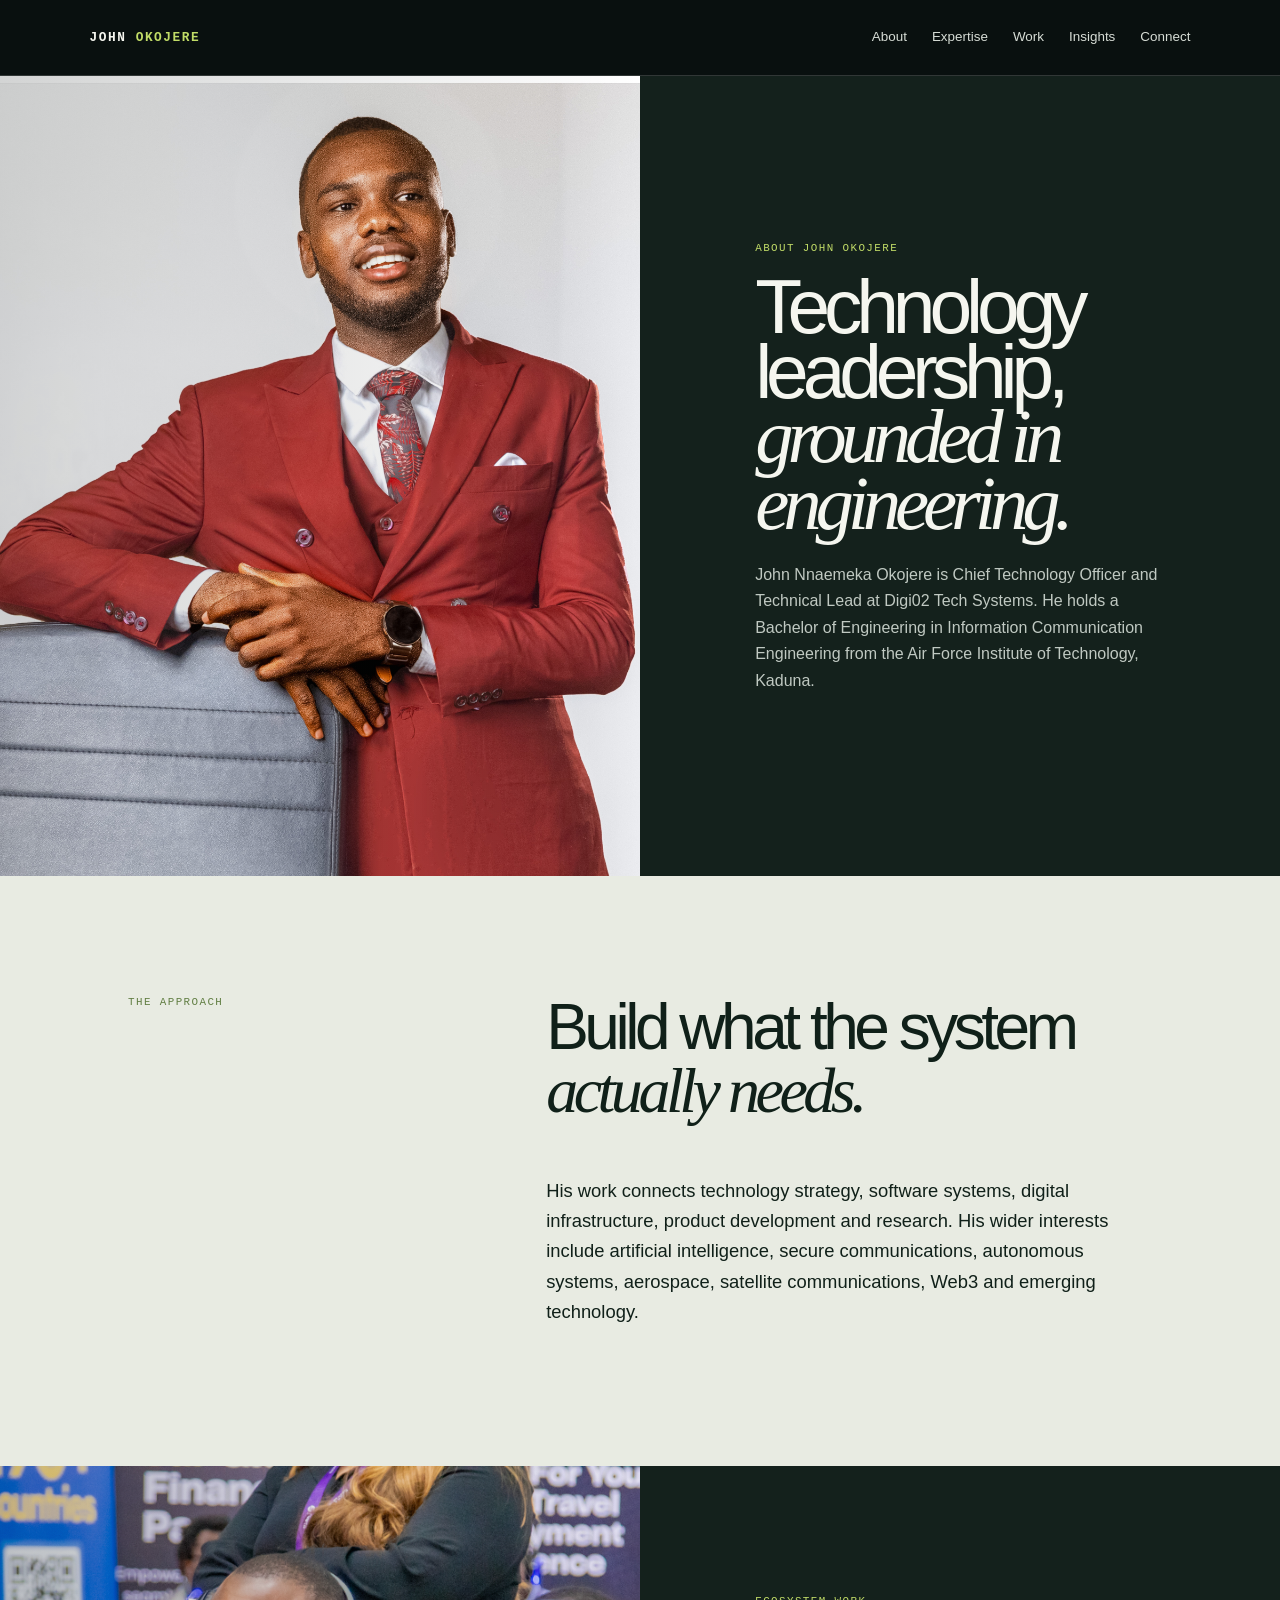
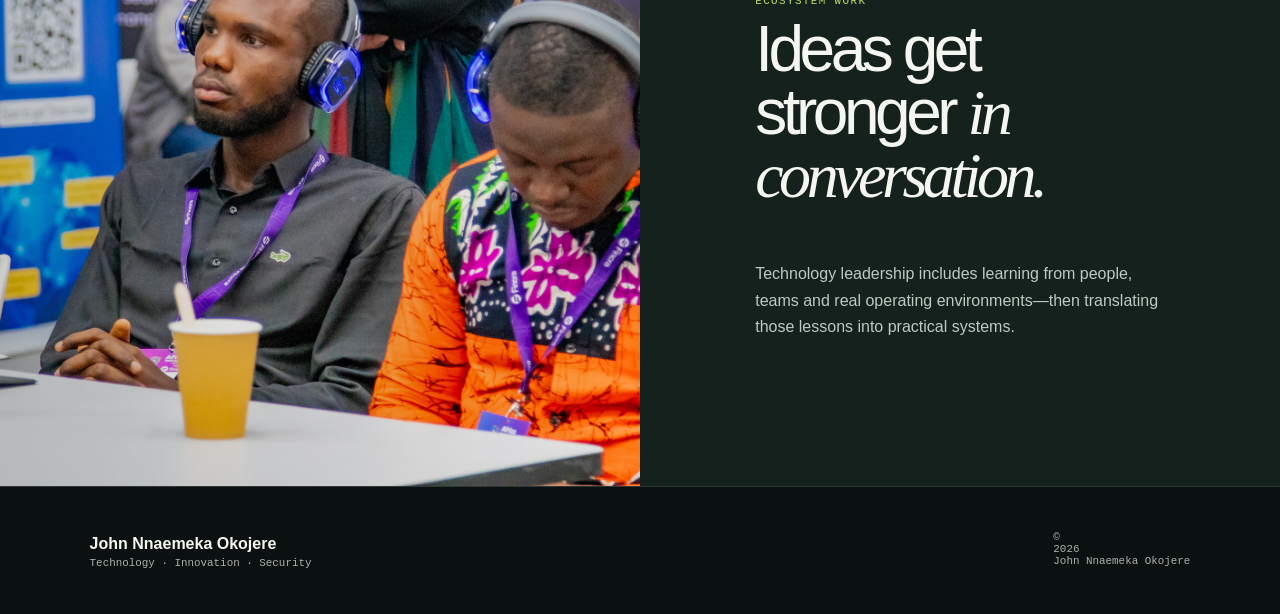
==== about.html @ 24d16d0a "Add new HTML pages for Expertise, Insights, and Work sections - Created expertise.html to outline te" ====
<!doctype html><html lang="en"><head><meta charset="utf-8"><meta name="viewport" content="width=device-width,initial-scale=1"><meta name="description" content="About John Nnaemeka Okojere, CTO and Technical Lead."><title>About | John Nnaemeka Okojere</title><link rel="stylesheet" href="styles.css"></head><body><header class="nav scrolled"><a class="brand" href="index.html">JOHN <i>OKOJERE</i></a><button id="menuBtn" aria-expanded="false" aria-controls="menu">Menu +</button><nav id="menu"><a href="about.html">About</a><a href="expertise.html">Expertise</a><a href="work.html">Work</a><a href="insights.html">Insights</a><a href="index.html#contact">Connect</a></nav></header><main><section class="story page-hero"><figure><img src="assets/Mr John Okojere 1.jpg" alt="John Nnaemeka Okojere formal professional portrait" fetchpriority="high"></figure><div><p class="kicker">About John Okojere</p><h1>Technology leadership, <em>grounded in engineering.</em></h1><p>John Nnaemeka Okojere is Chief Technology Officer and Technical Lead at Digi02 Tech Systems. He holds a Bachelor of Engineering in Information Communication Engineering from the Air Force Institute of Technology, Kaduna.</p></div></section><section class="intro"><p class="number">THE APPROACH</p><div><h2>Build what the system <em>actually needs.</em></h2><p>His work connects technology strategy, software systems, digital infrastructure, product development and research. His wider interests include artificial intelligence, secure communications, autonomous systems, aerospace, satellite communications, Web3 and emerging technology.</p></div></section><section class="story"><figure><img src="assets/IMG_0438.jpeg" alt="John Okojere participating in a technology workshop" loading="lazy"></figure><div><p class="kicker">Ecosystem work</p><h2>Ideas get stronger <em>in conversation.</em></h2><p>Technology leadership includes learning from people, teams and real operating environments—then translating those lessons into practical systems.</p></div></section></main><footer><div><strong>John Nnaemeka Okojere</strong><span>Technology · Innovation · Security</span></div><small>© <span id="year"></span> John Nnaemeka Okojere</small></footer><script src="script.js"></script></body></html>
---- styles.css ----
:root{--bg:#0a1110;--surface:#14211c;--paper:#e8ebe2;--ink:#102019;--text:#f5f6ef;--muted:#a9b4ad;--accent:#c1dc67;--line:rgba(255,255,255,.16);--sans:Manrope,Arial,sans-serif;--serif:'Playfair Display',Georgia,serif;--mono:'DM Mono',monospace}*{box-sizing:border-box}html{scroll-behavior:smooth}body{margin:0;background:var(--bg);color:var(--text);font:16px/1.65 var(--sans)}img{max-width:100%;display:block}a{color:inherit;text-decoration:none}a:focus-visible,button:focus-visible{outline:2px solid var(--accent);outline-offset:4px}.nav{height:76px;position:fixed;z-index:20;inset:0 0 auto;display:flex;align-items:center;justify-content:space-between;padding:0 7vw;background:#0a1110e8;backdrop-filter:blur(16px);border-bottom:1px solid var(--line)}.brand{font:600 .8rem var(--mono);letter-spacing:.12em}.brand i{font-style:normal;color:var(--accent)}#menu{display:flex;gap:25px;align-items:center;color:#d7ddd6;font-size:.84rem}#menu a:hover{color:var(--accent)}#menuBtn{display:none}.hero{min-height:100vh;display:grid;grid-template-columns:1.04fr .96fr;padding:76px 7vw 0;background:linear-gradient(125deg,#0d1a16,#16241d)}.hero-copy{align-self:center;max-width:680px;padding:54px 7vw 54px 0}.kicker,.number,.work-grid p{font:500 .68rem var(--mono);letter-spacing:.13em;text-transform:uppercase;color:var(--accent)}h1,h2,h3,p{margin-top:0}h1{font:500 clamp(4rem,8vw,8.4rem)/.84 var(--sans);letter-spacing:-.08em;margin:20px 0 26px}h2{font:500 clamp(2.8rem,5vw,5.8rem)/.98 var(--sans);letter-spacing:-.07em}h1 em,h2 em{font-family:var(--serif);font-weight:500}.role{font:.76rem var(--mono);letter-spacing:.04em}.hero-copy>p:not(.kicker):not(.role){max-width:540px;font-size:1.08rem;color:#c6cfca}.actions{display:flex;gap:12px;margin-top:30px}.button{display:inline-flex;align-items:center;min-height:48px;padding:0 18px;border:1px solid var(--line);border-radius:99px;font-size:.84rem;font-weight:600;transition:transform .2s}.button:hover{transform:translateY(-3px)}.solid{background:var(--accent);color:#122019;border-color:var(--accent)}.hero-photo,.photo{position:relative;overflow:hidden}.hero-photo{min-height:620px}.hero-photo img,.photo img{width:100%;height:100%;object-fit:cover;filter:saturate(.75) contrast(1.05)}.hero-photo:after,.photo:after{content:'';position:absolute;inset:0;background:linear-gradient(90deg,rgba(10,17,16,.5),transparent 55%)}.hero-photo span{position:absolute;z-index:1;left:28px;bottom:30px;padding:8px 12px;background:#0a1110c7;border-left:2px solid var(--accent);font:.62rem var(--mono)}.hero-photo svg{position:absolute;inset:12%;z-index:1;width:76%;height:76%;fill:none;stroke:var(--accent);opacity:.6}.hero-photo circle{fill:var(--accent)}.intro,.focus,.work,.insights{padding:120px 10vw}.intro{display:grid;grid-template-columns:1fr 2fr;gap:9vw;background:var(--paper);color:var(--ink)}.intro .number,.map .number,.vision .number{color:#617e43}.intro p:not(.number){max-width:730px;font-size:1.15rem}.link{font:.78rem var(--mono);border-bottom:1px solid;padding-bottom:5px}.story,.space{display:grid;grid-template-columns:1fr 1fr;background:var(--surface);min-height:620px}.story figure,.space .photo{margin:0;min-height:620px;position:relative;overflow:hidden}.story figure:after{content:'';position:absolute;inset:0;background:linear-gradient(90deg,rgba(10,17,16,.18),transparent)}.story figure img{width:100%;height:100%;object-fit:cover}.story>div,.space>div:last-child{align-self:center;padding:clamp(50px,9vw,140px)}.story p:not(.kicker),.space p:not(.kicker){color:#c0c9c2;max-width:560px}.page-hero{margin-top:76px;min-height:590px}.page-hero figure{min-height:590px}.page-hero h1{font-size:clamp(3.2rem,6vw,6.6rem)}.focus{background:#0a1110}.focus-grid{display:grid;grid-template-columns:repeat(3,1fr);border-top:1px solid var(--line);margin-top:50px}.focus-grid article{min-height:245px;padding:24px 27px;border-right:1px solid var(--line);border-bottom:1px solid var(--line);transition:.25s}.focus-grid article:hover{background:#17261f}.focus-grid span{font:.65rem var(--mono);color:var(--accent)}.focus-grid h3{font:500 1.7rem/1.08 var(--sans);letter-spacing:-.05em;margin:55px 0 10px}.focus-grid p{font-size:.85rem;color:var(--muted)}.map{padding:120px 10vw;background:var(--paper);color:var(--ink)}.chain{display:flex;gap:12px;overflow:auto;margin-top:65px;padding-bottom:14px}.chain span{flex:none;padding:11px 16px;border:1px solid #a7b3a7;border-radius:99px;font:.7rem var(--mono)}.security{display:grid;grid-template-columns:1fr 1fr;gap:8vw;padding:120px 10vw;background:#0a1110}.radar{min-height:390px;border:1px solid var(--line);background:radial-gradient(circle,transparent 21%,rgba(193,220,103,.13) 21.4%,transparent 21.8%,transparent 42%,rgba(193,220,103,.1) 42.4%,transparent 42.8%)}.work-grid{display:grid;grid-template-columns:repeat(3,1fr);gap:1px;margin-top:45px;border:1px solid var(--line);background:var(--line)}.work-grid article{min-height:245px;padding:28px;background:var(--bg)}.work-grid .wide{grid-column:span 2;background:radial-gradient(circle at 80% 50%,#345a42,transparent 30%),var(--bg)}.work-grid h3{font:500 2.4rem/1 var(--sans);letter-spacing:-.06em;margin:60px 0 10px}.work-grid span{font-size:.8rem;color:var(--muted)}.vision{padding:145px 15vw;background:var(--accent);color:#152018}.vision blockquote{margin:35px 0;font:500 clamp(2.5rem,5.4vw,6rem)/.98 var(--serif);letter-spacing:-.06em}.insights{background:#0a1110}.insights>div{border-top:1px solid var(--line)}.insights a{display:grid;grid-template-columns:180px 1fr 30px;gap:20px;align-items:center;padding:24px 0;border-bottom:1px solid var(--line);font-size:clamp(1.25rem,2.3vw,2.3rem);line-height:1.1;letter-spacing:-.05em}.insights small{font:.63rem var(--mono);color:var(--muted)}.insights b{color:var(--accent)}.contact{padding:130px 20vw;background:#17261f}.contact>p:not(.kicker){max-width:600px;color:#c1cbc3}.contact .button{margin-top:18px}footer{display:grid;grid-template-columns:1fr auto;gap:28px;padding:44px 7vw;background:#0a1110;border-top:1px solid var(--line)}footer strong,footer span{display:block}footer div span,footer small{font:.68rem var(--mono);color:var(--muted)}footer nav{display:flex;gap:10px 22px;flex-wrap:wrap;font-size:.78rem}@media(max-width:850px){.hero,.intro,.story,.space,.security{grid-template-columns:1fr}.hero{padding:76px 22px 0}.hero-copy{padding:68px 0 35px}.hero-photo{height:58vh;min-height:430px;margin:0 -22px}.intro,.focus,.work,.insights,.map,.security{padding:82px 22px}.intro{gap:30px}.story figure,.space .photo{min-height:410px}.story>div,.space>div:last-child{padding:75px 22px}.page-hero{margin-top:76px}.page-hero figure{min-height:420px}.focus-grid{grid-template-columns:repeat(2,1fr)}.vision,.contact{padding:90px 22px}.nav{padding:0 22px}#menuBtn{display:block;background:transparent;border:0;color:var(--text);font:.75rem var(--mono)}#menu{display:none;position:absolute;top:76px;left:0;right:0;flex-direction:column;align-items:flex-start;padding:22px;background:#0a1110;border-bottom:1px solid var(--line)}#menu.open{display:flex}}@media(max-width:520px){h1{font-size:4rem}.focus-grid,.work-grid{grid-template-columns:1fr}.focus-grid article{border-right:0}.work-grid .wide{grid-column:auto}.actions{flex-direction:column;align-items:flex-start}.insights a{grid-template-columns:1fr 26px}.insights small{grid-column:1/-1}.insights b{grid-column:2;grid-row:2}footer{grid-template-columns:1fr}}@media(prefers-reduced-motion:reduce){html{scroll-behavior:auto}.button{transition:none}}
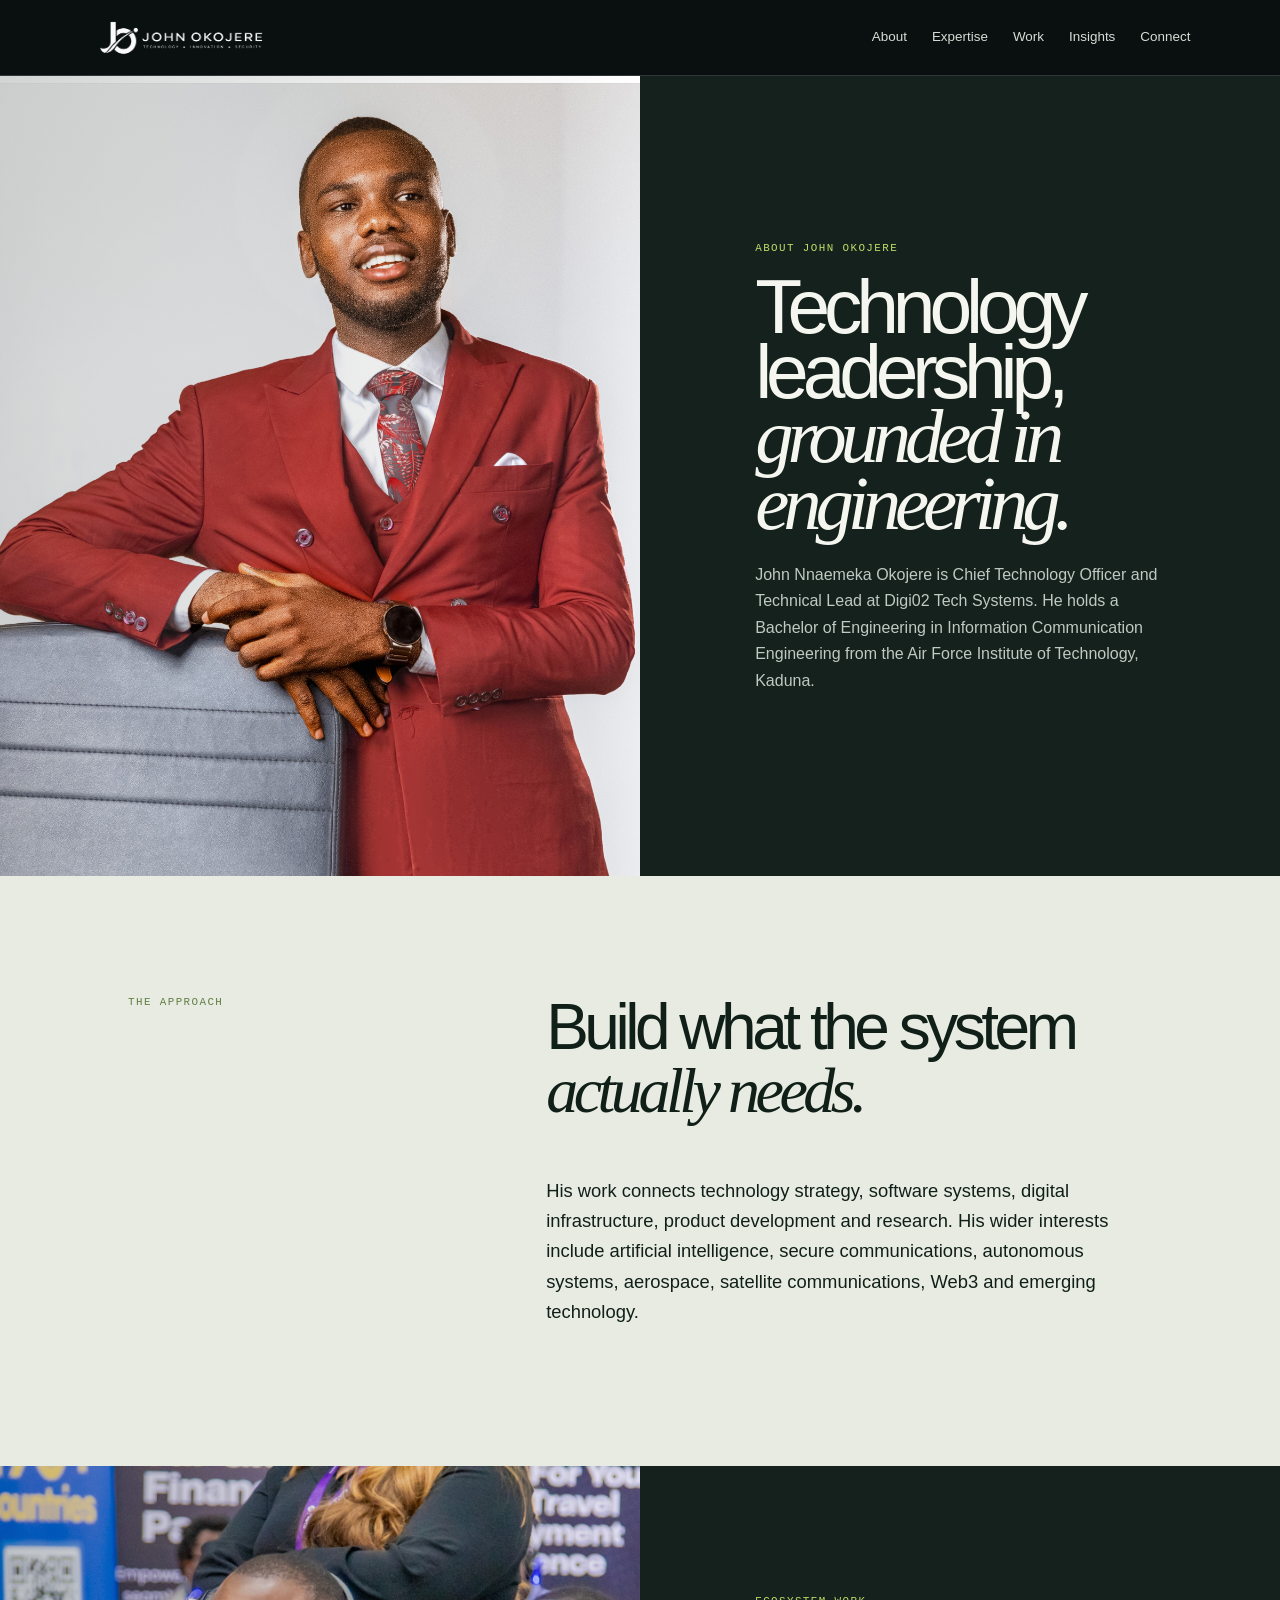
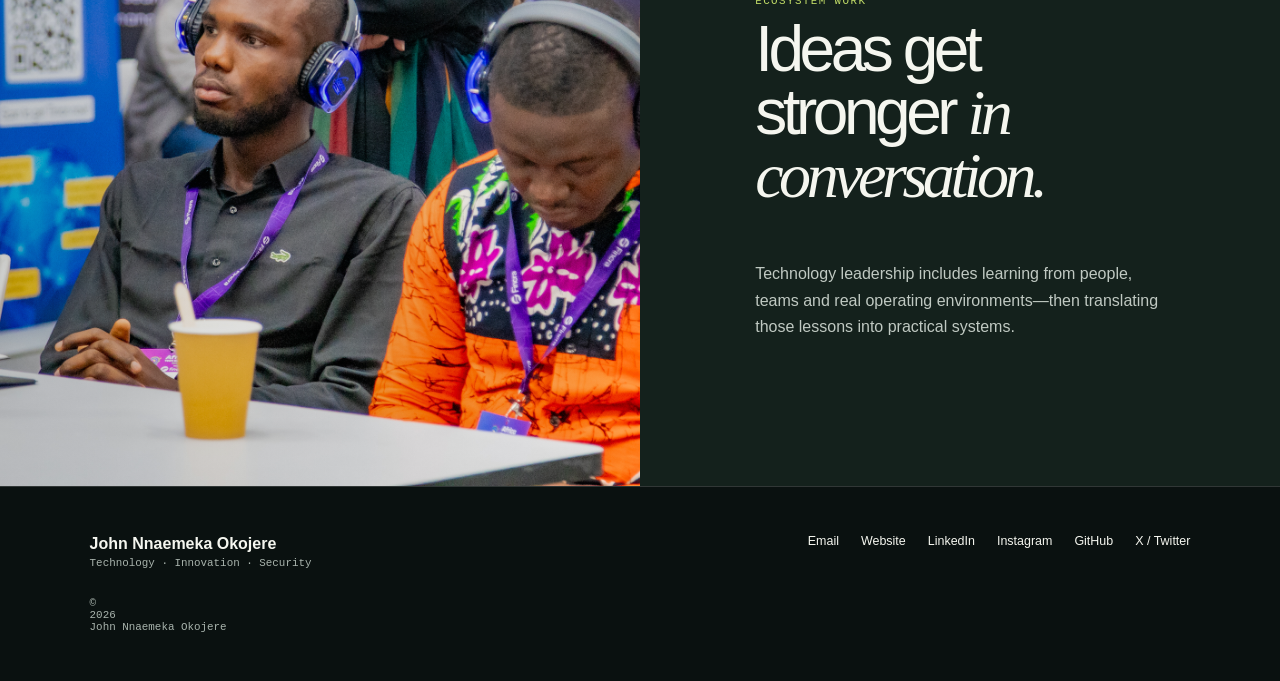
==== commit 7a6fc632: "Refactor code structure for improved readability and maintainability" ====
--- a/about.html
+++ b/about.html
@@ -1 +1 @@
-<!doctype html><html lang="en"><head><meta charset="utf-8"><meta name="viewport" content="width=device-width,initial-scale=1"><meta name="description" content="About John Nnaemeka Okojere, CTO and Technical Lead."><title>About | John Nnaemeka Okojere</title><link rel="stylesheet" href="styles.css"></head><body><header class="nav scrolled"><a class="brand" href="index.html">JOHN <i>OKOJERE</i></a><button id="menuBtn" aria-expanded="false" aria-controls="menu">Menu +</button><nav id="menu"><a href="about.html">About</a><a href="expertise.html">Expertise</a><a href="work.html">Work</a><a href="insights.html">Insights</a><a href="index.html#contact">Connect</a></nav></header><main><section class="story page-hero"><figure><img src="assets/Mr John Okojere 1.jpg" alt="John Nnaemeka Okojere formal professional portrait" fetchpriority="high"></figure><div><p class="kicker">About John Okojere</p><h1>Technology leadership, <em>grounded in engineering.</em></h1><p>John Nnaemeka Okojere is Chief Technology Officer and Technical Lead at Digi02 Tech Systems. He holds a Bachelor of Engineering in Information Communication Engineering from the Air Force Institute of Technology, Kaduna.</p></div></section><section class="intro"><p class="number">THE APPROACH</p><div><h2>Build what the system <em>actually needs.</em></h2><p>His work connects technology strategy, software systems, digital infrastructure, product development and research. His wider interests include artificial intelligence, secure communications, autonomous systems, aerospace, satellite communications, Web3 and emerging technology.</p></div></section><section class="story"><figure><img src="assets/IMG_0438.jpeg" alt="John Okojere participating in a technology workshop" loading="lazy"></figure><div><p class="kicker">Ecosystem work</p><h2>Ideas get stronger <em>in conversation.</em></h2><p>Technology leadership includes learning from people, teams and real operating environments—then translating those lessons into practical systems.</p></div></section></main><footer><div><strong>John Nnaemeka Okojere</strong><span>Technology · Innovation · Security</span></div><small>© <span id="year"></span> John Nnaemeka Okojere</small></footer><script src="script.js"></script></body></html>
+﻿<!doctype html><html lang="en"><head><meta charset="utf-8"><meta name="viewport" content="width=device-width,initial-scale=1"><meta name="description" content="About John Nnaemeka Okojere, CTO and Technical Lead."><title>About | John Nnaemeka Okojere</title><link rel="stylesheet" href="styles.css"></head><body><header class="nav scrolled"><a class="brand" href="index.html">JOHN <i>OKOJERE</i></a><button id="menuBtn" aria-expanded="false" aria-controls="menu">Menu +</button><nav id="menu"><a href="about.html">About</a><a href="expertise.html">Expertise</a><a href="work.html">Work</a><a href="insights.html">Insights</a><a href="index.html#contact">Connect</a></nav></header><main><section class="story page-hero"><figure><img src="assets/Mr John Okojere 1.jpg" alt="John Nnaemeka Okojere formal professional portrait" fetchpriority="high"></figure><div><p class="kicker">About John Okojere</p><h1>Technology leadership, <em>grounded in engineering.</em></h1><p>John Nnaemeka Okojere is Chief Technology Officer and Technical Lead at Digi02 Tech Systems. He holds a Bachelor of Engineering in Information Communication Engineering from the Air Force Institute of Technology, Kaduna.</p></div></section><section class="intro"><p class="number">THE APPROACH</p><div><h2>Build what the system <em>actually needs.</em></h2><p>His work connects technology strategy, software systems, digital infrastructure, product development and research. His wider interests include artificial intelligence, secure communications, autonomous systems, aerospace, satellite communications, Web3 and emerging technology.</p></div></section><section class="story"><figure><img src="assets/IMG_0438.jpeg" alt="John Okojere participating in a technology workshop" loading="lazy"></figure><div><p class="kicker">Ecosystem work</p><h2>Ideas get stronger <em>in conversation.</em></h2><p>Technology leadership includes learning from people, teams and real operating environments—then translating those lessons into practical systems.</p></div></section></main><footer><div><strong>John Nnaemeka Okojere</strong><span>Technology · Innovation · Security</span></div><small>© <span id="year"></span> John Nnaemeka Okojere</small></footer><script src="script.js"></script></body></html>
--- a/styles.css
+++ b/styles.css
@@ -1 +1,136 @@
-:root{--bg:#0a1110;--surface:#14211c;--paper:#e8ebe2;--ink:#102019;--text:#f5f6ef;--muted:#a9b4ad;--accent:#c1dc67;--line:rgba(255,255,255,.16);--sans:Manrope,Arial,sans-serif;--serif:'Playfair Display',Georgia,serif;--mono:'DM Mono',monospace}*{box-sizing:border-box}html{scroll-behavior:smooth}body{margin:0;background:var(--bg);color:var(--text);font:16px/1.65 var(--sans)}img{max-width:100%;display:block}a{color:inherit;text-decoration:none}a:focus-visible,button:focus-visible{outline:2px solid var(--accent);outline-offset:4px}.nav{height:76px;position:fixed;z-index:20;inset:0 0 auto;display:flex;align-items:center;justify-content:space-between;padding:0 7vw;background:#0a1110e8;backdrop-filter:blur(16px);border-bottom:1px solid var(--line)}.brand{font:600 .8rem var(--mono);letter-spacing:.12em}.brand i{font-style:normal;color:var(--accent)}#menu{display:flex;gap:25px;align-items:center;color:#d7ddd6;font-size:.84rem}#menu a:hover{color:var(--accent)}#menuBtn{display:none}.hero{min-height:100vh;display:grid;grid-template-columns:1.04fr .96fr;padding:76px 7vw 0;background:linear-gradient(125deg,#0d1a16,#16241d)}.hero-copy{align-self:center;max-width:680px;padding:54px 7vw 54px 0}.kicker,.number,.work-grid p{font:500 .68rem var(--mono);letter-spacing:.13em;text-transform:uppercase;color:var(--accent)}h1,h2,h3,p{margin-top:0}h1{font:500 clamp(4rem,8vw,8.4rem)/.84 var(--sans);letter-spacing:-.08em;margin:20px 0 26px}h2{font:500 clamp(2.8rem,5vw,5.8rem)/.98 var(--sans);letter-spacing:-.07em}h1 em,h2 em{font-family:var(--serif);font-weight:500}.role{font:.76rem var(--mono);letter-spacing:.04em}.hero-copy>p:not(.kicker):not(.role){max-width:540px;font-size:1.08rem;color:#c6cfca}.actions{display:flex;gap:12px;margin-top:30px}.button{display:inline-flex;align-items:center;min-height:48px;padding:0 18px;border:1px solid var(--line);border-radius:99px;font-size:.84rem;font-weight:600;transition:transform .2s}.button:hover{transform:translateY(-3px)}.solid{background:var(--accent);color:#122019;border-color:var(--accent)}.hero-photo,.photo{position:relative;overflow:hidden}.hero-photo{min-height:620px}.hero-photo img,.photo img{width:100%;height:100%;object-fit:cover;filter:saturate(.75) contrast(1.05)}.hero-photo:after,.photo:after{content:'';position:absolute;inset:0;background:linear-gradient(90deg,rgba(10,17,16,.5),transparent 55%)}.hero-photo span{position:absolute;z-index:1;left:28px;bottom:30px;padding:8px 12px;background:#0a1110c7;border-left:2px solid var(--accent);font:.62rem var(--mono)}.hero-photo svg{position:absolute;inset:12%;z-index:1;width:76%;height:76%;fill:none;stroke:var(--accent);opacity:.6}.hero-photo circle{fill:var(--accent)}.intro,.focus,.work,.insights{padding:120px 10vw}.intro{display:grid;grid-template-columns:1fr 2fr;gap:9vw;background:var(--paper);color:var(--ink)}.intro .number,.map .number,.vision .number{color:#617e43}.intro p:not(.number){max-width:730px;font-size:1.15rem}.link{font:.78rem var(--mono);border-bottom:1px solid;padding-bottom:5px}.story,.space{display:grid;grid-template-columns:1fr 1fr;background:var(--surface);min-height:620px}.story figure,.space .photo{margin:0;min-height:620px;position:relative;overflow:hidden}.story figure:after{content:'';position:absolute;inset:0;background:linear-gradient(90deg,rgba(10,17,16,.18),transparent)}.story figure img{width:100%;height:100%;object-fit:cover}.story>div,.space>div:last-child{align-self:center;padding:clamp(50px,9vw,140px)}.story p:not(.kicker),.space p:not(.kicker){color:#c0c9c2;max-width:560px}.page-hero{margin-top:76px;min-height:590px}.page-hero figure{min-height:590px}.page-hero h1{font-size:clamp(3.2rem,6vw,6.6rem)}.focus{background:#0a1110}.focus-grid{display:grid;grid-template-columns:repeat(3,1fr);border-top:1px solid var(--line);margin-top:50px}.focus-grid article{min-height:245px;padding:24px 27px;border-right:1px solid var(--line);border-bottom:1px solid var(--line);transition:.25s}.focus-grid article:hover{background:#17261f}.focus-grid span{font:.65rem var(--mono);color:var(--accent)}.focus-grid h3{font:500 1.7rem/1.08 var(--sans);letter-spacing:-.05em;margin:55px 0 10px}.focus-grid p{font-size:.85rem;color:var(--muted)}.map{padding:120px 10vw;background:var(--paper);color:var(--ink)}.chain{display:flex;gap:12px;overflow:auto;margin-top:65px;padding-bottom:14px}.chain span{flex:none;padding:11px 16px;border:1px solid #a7b3a7;border-radius:99px;font:.7rem var(--mono)}.security{display:grid;grid-template-columns:1fr 1fr;gap:8vw;padding:120px 10vw;background:#0a1110}.radar{min-height:390px;border:1px solid var(--line);background:radial-gradient(circle,transparent 21%,rgba(193,220,103,.13) 21.4%,transparent 21.8%,transparent 42%,rgba(193,220,103,.1) 42.4%,transparent 42.8%)}.work-grid{display:grid;grid-template-columns:repeat(3,1fr);gap:1px;margin-top:45px;border:1px solid var(--line);background:var(--line)}.work-grid article{min-height:245px;padding:28px;background:var(--bg)}.work-grid .wide{grid-column:span 2;background:radial-gradient(circle at 80% 50%,#345a42,transparent 30%),var(--bg)}.work-grid h3{font:500 2.4rem/1 var(--sans);letter-spacing:-.06em;margin:60px 0 10px}.work-grid span{font-size:.8rem;color:var(--muted)}.vision{padding:145px 15vw;background:var(--accent);color:#152018}.vision blockquote{margin:35px 0;font:500 clamp(2.5rem,5.4vw,6rem)/.98 var(--serif);letter-spacing:-.06em}.insights{background:#0a1110}.insights>div{border-top:1px solid var(--line)}.insights a{display:grid;grid-template-columns:180px 1fr 30px;gap:20px;align-items:center;padding:24px 0;border-bottom:1px solid var(--line);font-size:clamp(1.25rem,2.3vw,2.3rem);line-height:1.1;letter-spacing:-.05em}.insights small{font:.63rem var(--mono);color:var(--muted)}.insights b{color:var(--accent)}.contact{padding:130px 20vw;background:#17261f}.contact>p:not(.kicker){max-width:600px;color:#c1cbc3}.contact .button{margin-top:18px}footer{display:grid;grid-template-columns:1fr auto;gap:28px;padding:44px 7vw;background:#0a1110;border-top:1px solid var(--line)}footer strong,footer span{display:block}footer div span,footer small{font:.68rem var(--mono);color:var(--muted)}footer nav{display:flex;gap:10px 22px;flex-wrap:wrap;font-size:.78rem}@media(max-width:850px){.hero,.intro,.story,.space,.security{grid-template-columns:1fr}.hero{padding:76px 22px 0}.hero-copy{padding:68px 0 35px}.hero-photo{height:58vh;min-height:430px;margin:0 -22px}.intro,.focus,.work,.insights,.map,.security{padding:82px 22px}.intro{gap:30px}.story figure,.space .photo{min-height:410px}.story>div,.space>div:last-child{padding:75px 22px}.page-hero{margin-top:76px}.page-hero figure{min-height:420px}.focus-grid{grid-template-columns:repeat(2,1fr)}.vision,.contact{padding:90px 22px}.nav{padding:0 22px}#menuBtn{display:block;background:transparent;border:0;color:var(--text);font:.75rem var(--mono)}#menu{display:none;position:absolute;top:76px;left:0;right:0;flex-direction:column;align-items:flex-start;padding:22px;background:#0a1110;border-bottom:1px solid var(--line)}#menu.open{display:flex}}@media(max-width:520px){h1{font-size:4rem}.focus-grid,.work-grid{grid-template-columns:1fr}.focus-grid article{border-right:0}.work-grid .wide{grid-column:auto}.actions{flex-direction:column;align-items:flex-start}.insights a{grid-template-columns:1fr 26px}.insights small{grid-column:1/-1}.insights b{grid-column:2;grid-row:2}footer{grid-template-columns:1fr}}@media(prefers-reduced-motion:reduce){html{scroll-behavior:auto}.button{transition:none}}
+﻿:root{--bg:#0a1110;--surface:#14211c;--paper:#e8ebe2;--ink:#102019;--text:#f5f6ef;--muted:#a9b4ad;--accent:#c1dc67;--line:rgba(255,255,255,.16);--sans:Manrope,Arial,sans-serif;--serif:'Playfair Display',Georgia,serif;--mono:'DM Mono',monospace}
+*{box-sizing:border-box}
+html{scroll-behavior:smooth}
+body{margin:0;background:var(--bg);color:var(--text);font:16px/1.65 var(--sans)}
+img{max-width:100%;display:block}
+a{color:inherit;text-decoration:none}
+a:focus-visible,button:focus-visible{outline:2px solid var(--accent);outline-offset:4px}
+.nav{height:76px;position:fixed;z-index:20;inset:0 0 auto;display:flex;align-items:center;justify-content:space-between;padding:0 7vw;background:#0a1110e8;backdrop-filter:blur(16px);border-bottom:1px solid var(--line)}
+.brand{font:600 .8rem var(--mono);letter-spacing:.12em}
+.brand i{font-style:normal;color:var(--accent)}
+.brand-logo{width:clamp(142px,14vw,210px);height:120px;object-fit:contain;object-position:left center}
+#menu{display:flex;gap:25px;align-items:center;color:#d7ddd6;font-size:.84rem}
+#menu a:hover{color:var(--accent)}
+#menuBtn{display:none}
+.hero{min-height:100vh;display:grid;grid-template-columns:1.04fr .96fr;padding:76px 7vw 0;background:linear-gradient(125deg,#0d1a16,#16241d)}
+.hero-copy{align-self:center;max-width:680px;padding:54px 7vw 54px 0}
+.kicker,.number,.work-grid p{font:500 .68rem var(--mono);letter-spacing:.13em;text-transform:uppercase;color:var(--accent)}
+h1,h2,h3,p{margin-top:0}
+h1{font:500 clamp(4rem,8vw,8.4rem)/.84 var(--sans);letter-spacing:-.08em;margin:20px 0 26px}
+h2{font:500 clamp(2.8rem,5vw,5.8rem)/.98 var(--sans);letter-spacing:-.07em}
+h1 em,h2 em{font-family:var(--serif);font-weight:500}
+.role{font:.76rem var(--mono);letter-spacing:.04em}
+.hero-copy>p:not(.kicker):not(.role){max-width:540px;font-size:1.08rem;color:#c6cfca}
+.actions{display:flex;gap:12px;margin-top:30px}
+.button{display:inline-flex;align-items:center;min-height:48px;padding:0 18px;border:1px solid var(--line);border-radius:99px;font-size:.84rem;font-weight:600;transition:transform .2s}
+.button:hover{transform:translateY(-3px)}
+.solid{background:var(--accent);color:#122019;border-color:var(--accent)}
+.hero-photo,.photo{position:relative;overflow:hidden}
+.hero-photo{min-height:620px}
+.hero-photo img,.photo img{width:100%;height:100%;object-fit:cover;filter:saturate(.75) contrast(1.05)}
+.hero-photo:after,.photo:after{content:'';position:absolute;inset:0;background:linear-gradient(90deg,rgba(10,17,16,.5),transparent 55%)}
+.hero-photo span{position:absolute;z-index:1;left:28px;bottom:30px;padding:8px 12px;background:#0a1110c7;border-left:2px solid var(--accent);font:.62rem var(--mono)}
+.hero-photo svg{position:absolute;inset:12%;z-index:1;width:76%;height:76%;fill:none;stroke:var(--accent);opacity:.6}
+.hero-photo circle{fill:var(--accent)}
+.intro,.focus,.work,.insights{padding:120px 10vw}
+.intro{display:grid;grid-template-columns:1fr 2fr;gap:9vw;background:var(--paper);color:var(--ink)}
+.intro .number,.map .number,.vision .number{color:#617e43}
+.intro p:not(.number){max-width:730px;font-size:1.15rem}
+.link{font:.78rem var(--mono);border-bottom:1px solid;padding-bottom:5px}
+.story,.space{display:grid;grid-template-columns:1fr 1fr;background:var(--surface);min-height:620px}
+.story figure,.space .photo{margin:0;min-height:620px;position:relative;overflow:hidden}
+.story figure:after{content:'';position:absolute;inset:0;background:linear-gradient(90deg,rgba(10,17,16,.18),transparent)}
+.story figure img{width:100%;height:100%;object-fit:cover}
+.story>div,.space>div:last-child{align-self:center;padding:clamp(50px,9vw,140px)}
+.story p:not(.kicker),.space p:not(.kicker){color:#c0c9c2;max-width:560px}
+.page-hero{margin-top:76px;min-height:590px}
+.page-hero figure{min-height:590px}
+.page-hero h1{font-size:clamp(3.2rem,6vw,6.6rem)}
+.focus{background:#0a1110}
+.focus-grid{display:grid;grid-template-columns:repeat(3,1fr);border-top:1px solid var(--line);margin-top:50px}
+.focus-grid article{min-height:245px;padding:24px 27px;border-right:1px solid var(--line);border-bottom:1px solid var(--line);transition:.25s}
+.focus-grid article:hover{background:#17261f}
+.focus-grid span{font:.65rem var(--mono);color:var(--accent)}
+.focus-grid h3{font:500 1.7rem/1.08 var(--sans);letter-spacing:-.05em;margin:55px 0 10px}
+.focus-grid p{font-size:.85rem;color:var(--muted)}
+.map{padding:120px 10vw;background:var(--paper);color:var(--ink)}
+.chain{display:flex;gap:12px;overflow:auto;margin-top:65px;padding-bottom:14px}
+.chain span{flex:none;padding:11px 16px;border:1px solid #a7b3a7;border-radius:99px;font:.7rem var(--mono)}
+.security{display:grid;grid-template-columns:1fr 1fr;gap:8vw;padding:120px 10vw;background:#0a1110}
+.radar{min-height:390px;border:1px solid var(--line);background:radial-gradient(circle,transparent 21%,rgba(193,220,103,.13) 21.4%,transparent 21.8%,transparent 42%,rgba(193,220,103,.1) 42.4%,transparent 42.8%)}
+.security-photo{position:relative;min-height:430px;margin:0;overflow:hidden;border:1px solid var(--line)}
+.security-photo::after{content:'';position:absolute;inset:0;background:linear-gradient(180deg,transparent 45%,rgba(5,13,10,.85))}
+.security-photo img{width:100%;height:100%;object-fit:cover;filter:saturate(.72) contrast(1.08)}
+.security-photo figcaption{position:absolute;z-index:1;right:20px;bottom:18px;color:var(--accent);font:500 .64rem var(--mono);letter-spacing:.12em}
+.work-grid{display:grid;grid-template-columns:repeat(3,1fr);gap:1px;margin-top:45px;border:1px solid var(--line);background:var(--line)}
+.work-grid article{min-height:245px;padding:28px;background:var(--bg)}
+.work-grid .wide{grid-column:span 2;background:radial-gradient(circle at 80% 50%,#345a42,transparent 30%),var(--bg)}
+.work-grid h3{font:500 2.4rem/1 var(--sans);letter-spacing:-.06em;margin:60px 0 10px}
+.work-grid span{font-size:.8rem;color:var(--muted)}
+.vision{padding:145px 15vw;background:var(--accent);color:#152018}
+.vision blockquote{margin:35px 0;font:500 clamp(2.5rem,5.4vw,6rem)/.98 var(--serif);letter-spacing:-.06em}
+.insights{background:#0a1110}
+.insights>div{border-top:1px solid var(--line)}
+.insights a{display:grid;grid-template-columns:180px 1fr 30px;gap:20px;align-items:center;padding:24px 0;border-bottom:1px solid var(--line);font-size:clamp(1.25rem,2.3vw,2.3rem);line-height:1.1;letter-spacing:-.05em}
+.insights small{font:.63rem var(--mono);color:var(--muted)}
+.insights b{color:var(--accent)}
+.contact{padding:130px 20vw;background:#17261f}
+.contact>p:not(.kicker){max-width:600px;color:#c1cbc3}
+.contact .button{margin-top:18px}
+.social-links{display:flex;flex-wrap:wrap;gap:10px 16px;margin-top:32px}
+.social-link{display:inline-flex;align-items:center;gap:8px;padding:7px 10px 7px 7px;border:1px solid rgba(193,220,103,.32);border-radius:99px;color:var(--text);font:600 .67rem var(--mono);letter-spacing:.06em;text-transform:uppercase;transition:border-color .2s,background .2s,color .2s}
+.social-link:hover{border-color:var(--accent);background:var(--accent);color:var(--ink)}
+.social-icon{display:grid;place-items:center;width:22px;height:22px;border-radius:50%;background:var(--accent);color:var(--ink);font:700 .63rem/1 var(--sans);letter-spacing:-.06em}
+footer{display:grid;grid-template-columns:1fr auto;gap:28px;padding:44px 7vw;background:#0a1110;border-top:1px solid var(--line)}
+footer strong,footer span{display:block}
+footer div span,footer small{font:.68rem var(--mono);color:var(--muted)}
+footer nav{display:flex;gap:10px 22px;flex-wrap:wrap;font-size:.78rem}
+@media(max-width:850px){.hero,.intro,.story,.space,.security{grid-template-columns:1fr}
+.hero{padding:76px 22px 0}
+.hero-copy{padding:68px 0 35px}
+.hero-photo{height:58vh;min-height:430px;margin:0 -22px}
+.intro,.focus,.work,.insights,.map,.security{padding:82px 22px}
+.intro{gap:30px}
+.story figure,.space .photo{min-height:410px}
+.security-photo{min-height:400px}
+.story>div,.space>div:last-child{padding:75px 22px}
+.page-hero{margin-top:76px}
+.page-hero figure{min-height:420px}
+.focus-grid{grid-template-columns:repeat(2,1fr)}
+.vision,.contact{padding:90px 22px}
+.nav{padding:0 22px}
+.brand-logo{width:150px;height:120px}
+#menuBtn{display:block;background:transparent;border:0;color:var(--text);font:.75rem var(--mono)}
+#menu{display:none;position:absolute;top:76px;left:0;right:0;flex-direction:column;align-items:flex-start;padding:22px;background:#0a1110;border-bottom:1px solid var(--line)}
+#menu.open{display:flex}
+}
+@media(max-width:520px){h1{font-size:4rem}
+.focus-grid,.work-grid{grid-template-columns:1fr}
+.focus-grid article{border-right:0}
+.work-grid .wide{grid-column:auto}
+.actions{flex-direction:column;align-items:flex-start}
+.insights a{grid-template-columns:1fr 26px}
+.insights small{grid-column:1/-1}
+.insights b{grid-column:2;grid-row:2}
+footer{grid-template-columns:1fr}
+}
+@media(prefers-reduced-motion:reduce){html{scroll-behavior:auto}
+.button{transition:none}
+}
+
+/* CTO feature: a distinct content system within the story layout. */
+.cto{background:linear-gradient(135deg,#172a22 0%,#101c17 58%,#0c1511 100%)}
+.cto figure{min-height:720px}
+.cto figure::after{background:linear-gradient(90deg,rgba(7,15,11,.06),rgba(7,15,11,.56))}
+.cto-copy{position:relative;max-width:720px;padding-right:clamp(40px,8vw,130px)!important}
+.cto-copy::before{content:'';position:absolute;left:clamp(50px,9vw,140px);top:0;width:2px;height:34px;background:var(--accent)}
+.cto-copy .kicker{margin:52px 0 13px}
+.cto-copy .role-label{display:inline-flex;align-items:center;gap:10px;margin:0;padding:7px 10px;border:1px solid rgba(193,220,103,.4);border-radius:99px;color:#dce7d2;font:500 .65rem/1.2 var(--mono);letter-spacing:.09em;text-transform:uppercase}
+.cto-copy h2{max-width:690px;margin:28px 0 24px;font-size:clamp(3rem,5.1vw,5.6rem)}
+.cto-copy>p:not(.kicker):not(.role-label){max-width:540px;font-size:1.04rem;color:#c8d1c9}
+.cto-copy dl{margin:42px 0 0;border-top:1px solid var(--line)}
+.cto-copy dl div{display:grid;grid-template-columns:minmax(145px,.85fr) 1.35fr;gap:24px;padding:17px 0;border-bottom:1px solid var(--line)}
+.cto-copy dt{color:var(--accent);font:500 .7rem/1.35 var(--mono);letter-spacing:.08em;text-transform:uppercase}
+.cto-copy dd{margin:0;color:#d6ddd6;font-size:.9rem;line-height:1.5}
+@media(max-width:850px){.cto figure{min-height:480px}.cto-copy{max-width:none;padding-right:22px!important}.cto-copy::before{left:22px}.cto-copy .kicker{margin-top:48px}}
+@media(max-width:520px){.cto-copy dl div{grid-template-columns:1fr;gap:5px;padding:16px 0}.cto-copy h2{font-size:clamp(2.7rem,13vw,4rem)}}
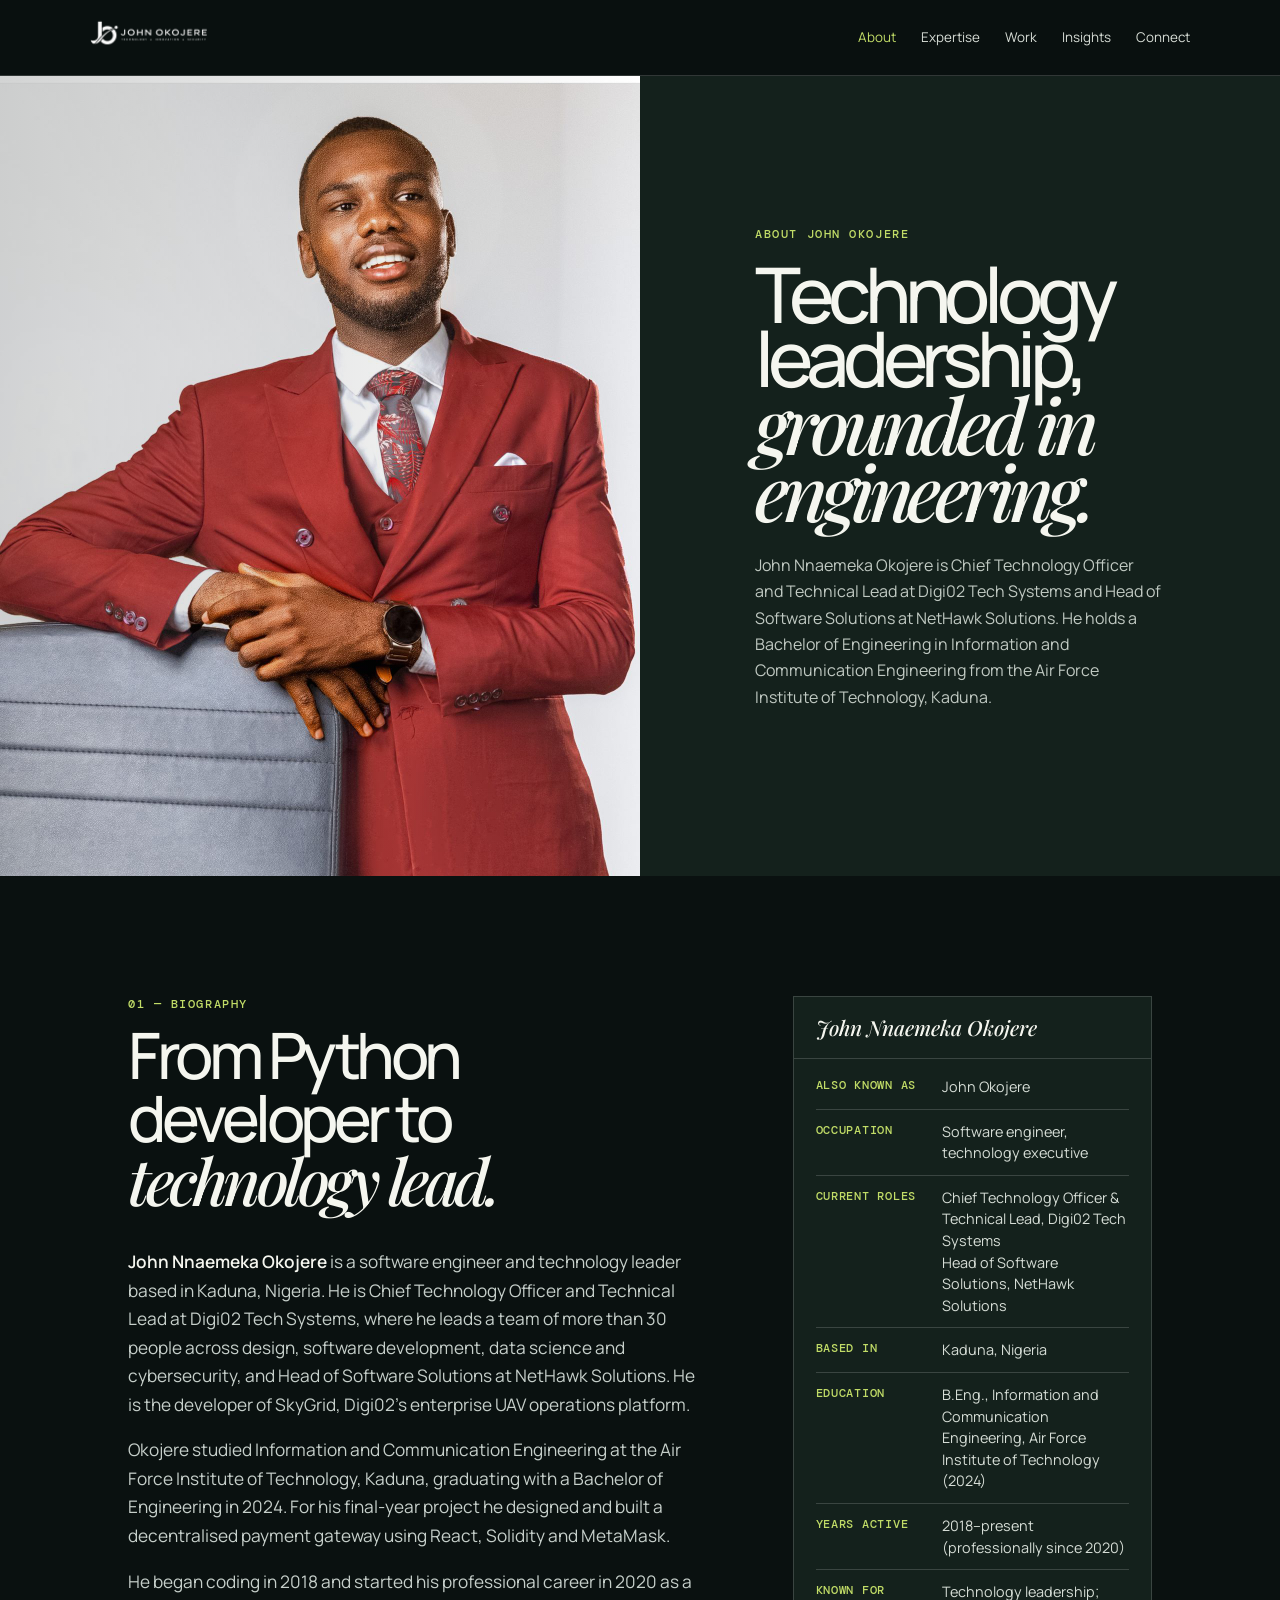
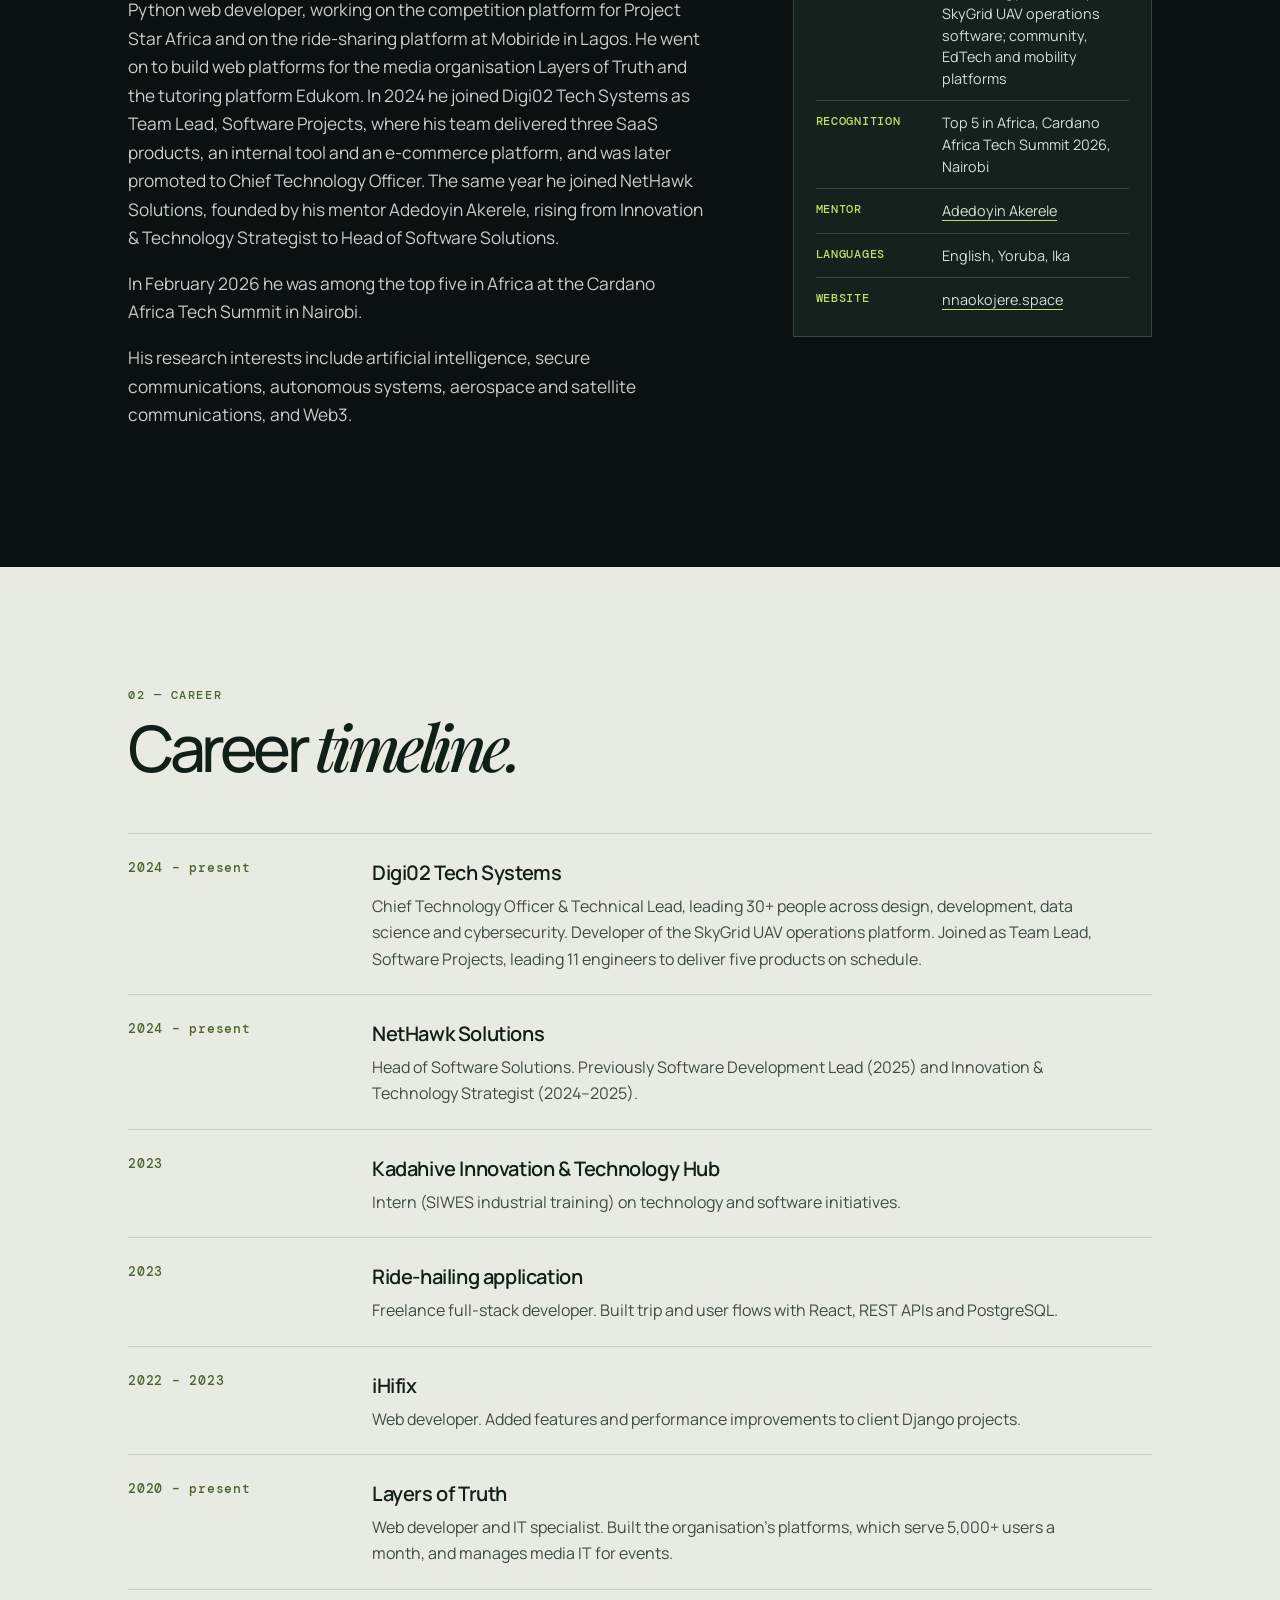
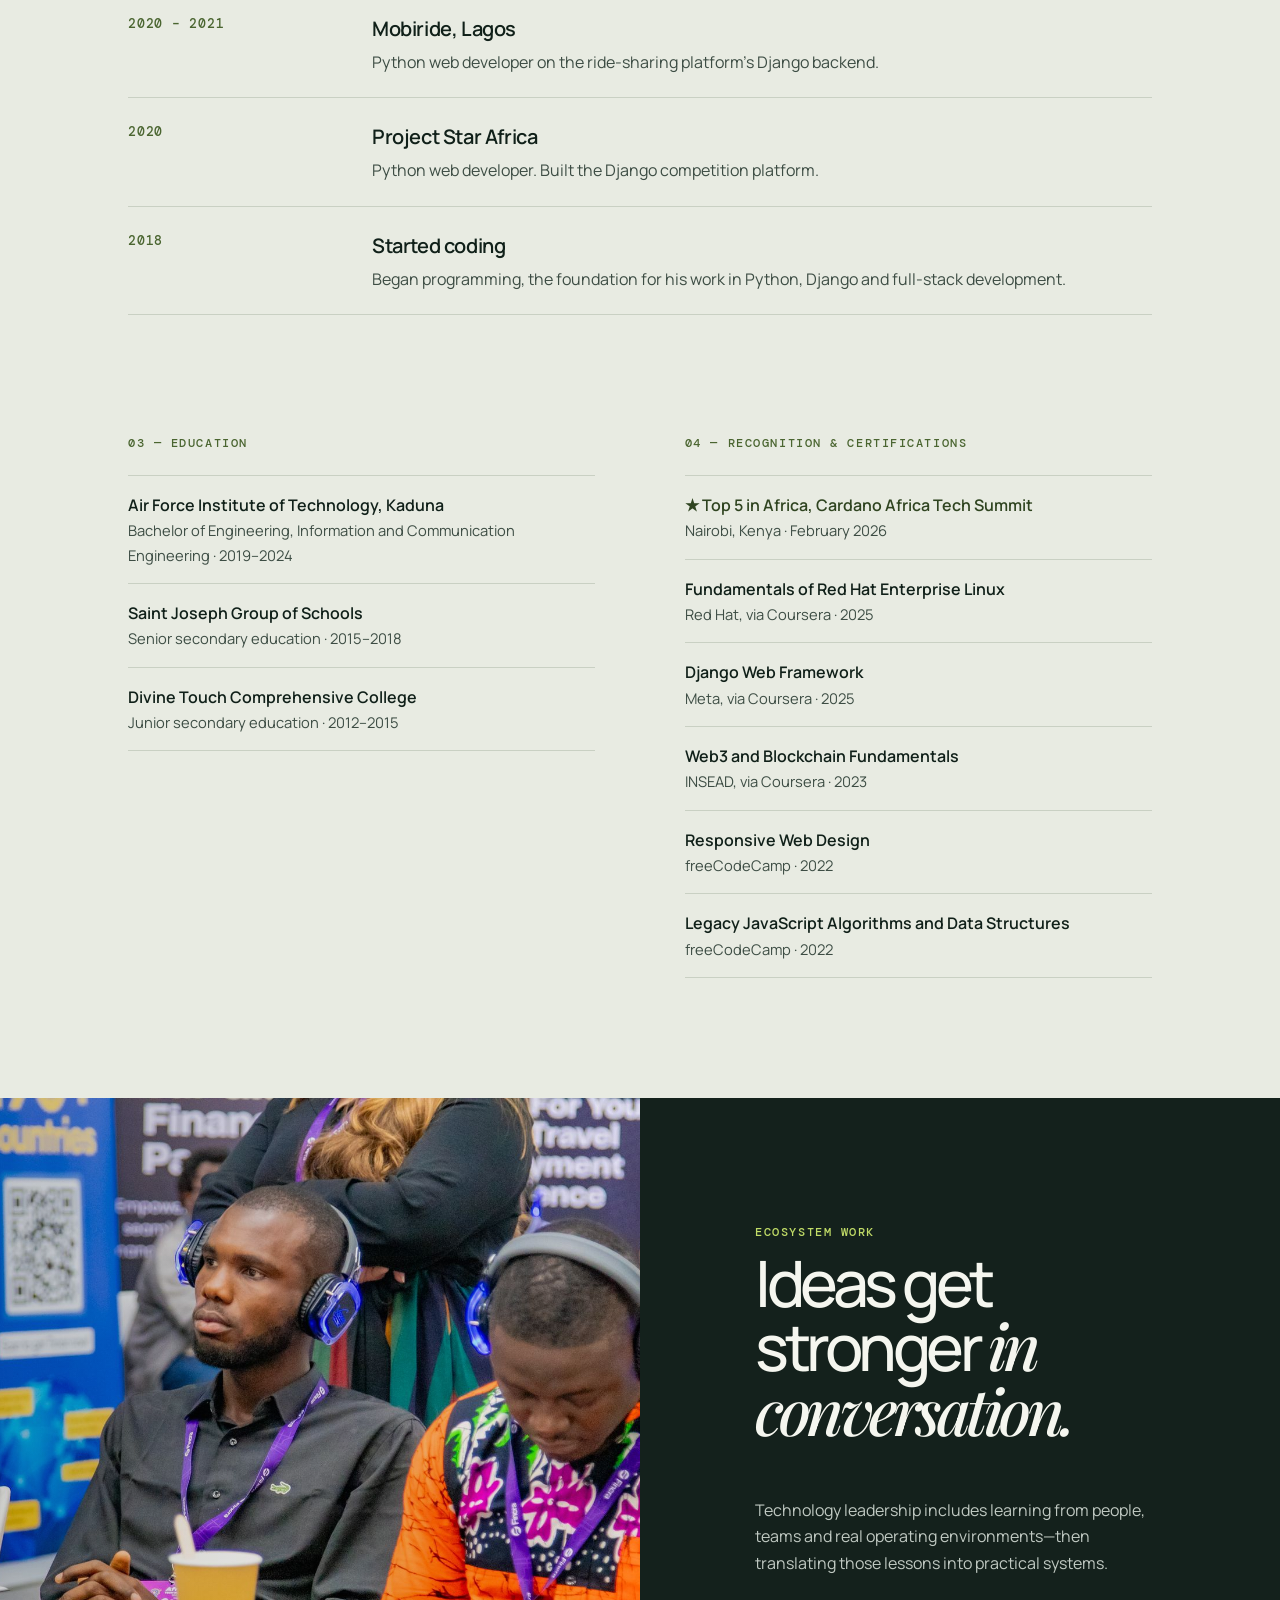
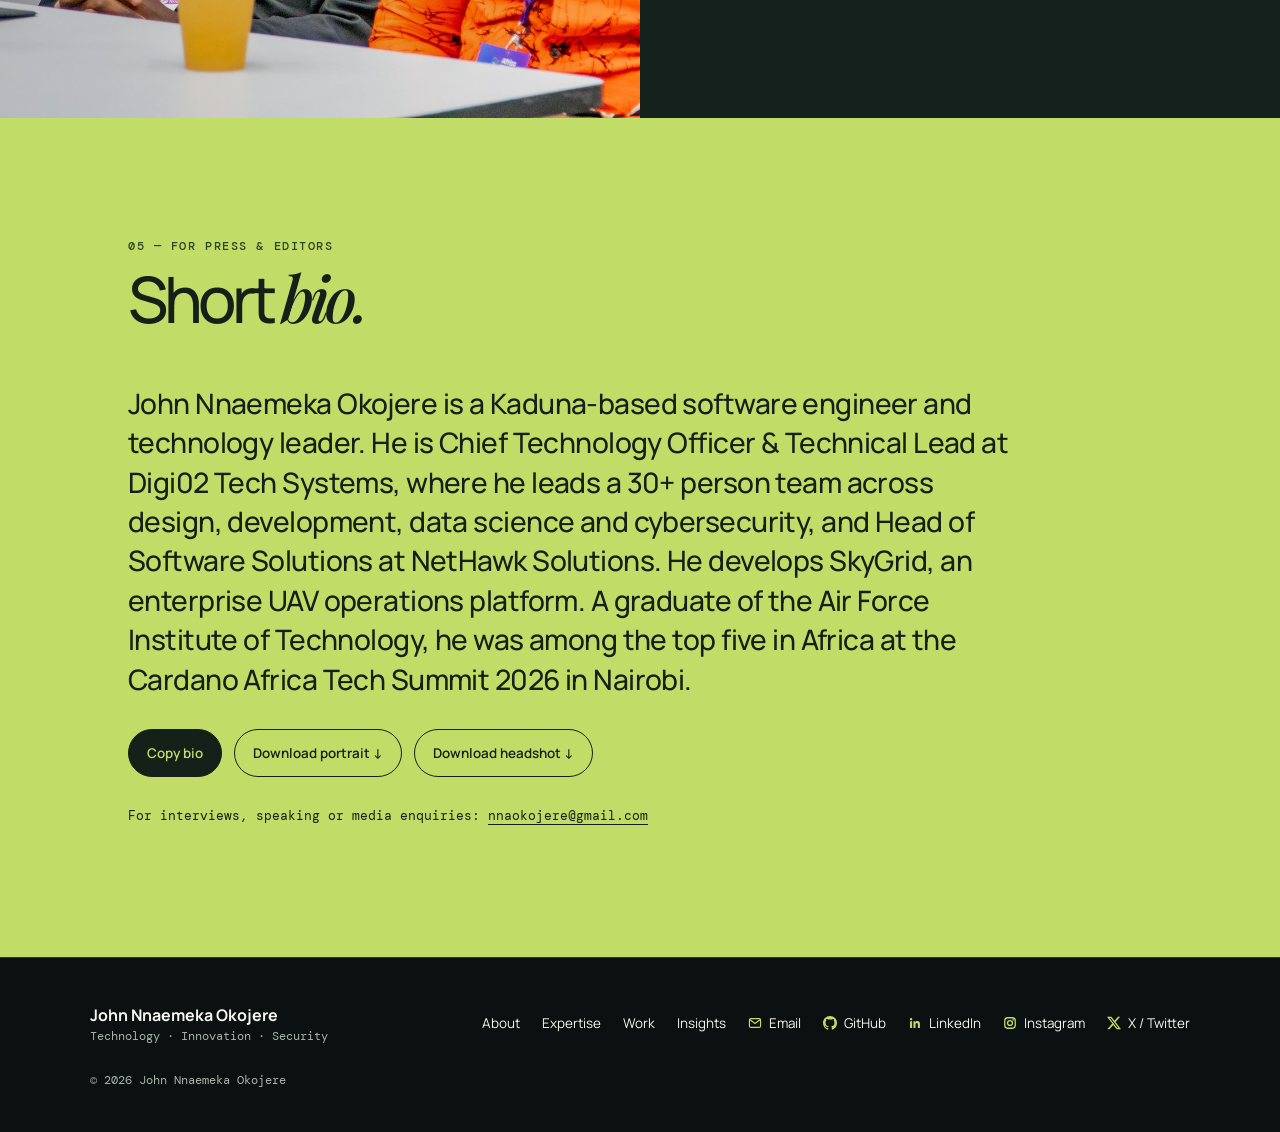
==== commit 3d4d7275: "Add favicon files in ICO and PNG formats - Introduced a new favicon.ico file for the website, provid" ====
--- a/about.html
+++ b/about.html
@@ -1 +1,96 @@
-﻿<!doctype html><html lang="en"><head><meta charset="utf-8"><meta name="viewport" content="width=device-width,initial-scale=1"><meta name="description" content="About John Nnaemeka Okojere, CTO and Technical Lead."><title>About | John Nnaemeka Okojere</title><link rel="stylesheet" href="styles.css"></head><body><header class="nav scrolled"><a class="brand" href="index.html">JOHN <i>OKOJERE</i></a><button id="menuBtn" aria-expanded="false" aria-controls="menu">Menu +</button><nav id="menu"><a href="about.html">About</a><a href="expertise.html">Expertise</a><a href="work.html">Work</a><a href="insights.html">Insights</a><a href="index.html#contact">Connect</a></nav></header><main><section class="story page-hero"><figure><img src="assets/Mr John Okojere 1.jpg" alt="John Nnaemeka Okojere formal professional portrait" fetchpriority="high"></figure><div><p class="kicker">About John Okojere</p><h1>Technology leadership, <em>grounded in engineering.</em></h1><p>John Nnaemeka Okojere is Chief Technology Officer and Technical Lead at Digi02 Tech Systems. He holds a Bachelor of Engineering in Information Communication Engineering from the Air Force Institute of Technology, Kaduna.</p></div></section><section class="intro"><p class="number">THE APPROACH</p><div><h2>Build what the system <em>actually needs.</em></h2><p>His work connects technology strategy, software systems, digital infrastructure, product development and research. His wider interests include artificial intelligence, secure communications, autonomous systems, aerospace, satellite communications, Web3 and emerging technology.</p></div></section><section class="story"><figure><img src="assets/IMG_0438.jpeg" alt="John Okojere participating in a technology workshop" loading="lazy"></figure><div><p class="kicker">Ecosystem work</p><h2>Ideas get stronger <em>in conversation.</em></h2><p>Technology leadership includes learning from people, teams and real operating environments—then translating those lessons into practical systems.</p></div></section></main><footer><div><strong>John Nnaemeka Okojere</strong><span>Technology · Innovation · Security</span></div><small>© <span id="year"></span> John Nnaemeka Okojere</small></footer><script src="script.js"></script></body></html>
+<!doctype html><html lang="en"><head><meta charset="utf-8"><meta name="viewport" content="width=device-width,initial-scale=1"><meta name="description" content="Biography, career timeline, education and certifications of John Nnaemeka Okojere, Chief Technology Officer & Technical Lead at Digi02 Tech Systems."><title>About | John Nnaemeka Okojere</title><link rel="icon" href="favicon.ico" sizes="48x48"><link rel="icon" type="image/png" href="favicon.png" sizes="64x64"><link rel="icon" type="image/png" href="favicon-512.png" sizes="512x512"><link rel="apple-touch-icon" href="apple-touch-icon.png"><meta name="theme-color" content="#0a1110"><link rel="canonical" href="https://nnaokojere.space/about.html"><link rel="preconnect" href="https://fonts.googleapis.com"><link rel="preconnect" href="https://fonts.gstatic.com" crossorigin><link href="https://fonts.googleapis.com/css2?family=DM+Mono&family=Manrope:wght@400;500;600;700&family=Playfair+Display:ital,wght@0,500;1,500&display=swap" rel="stylesheet"><link rel="stylesheet" href="styles.css"><meta property="og:type" content="profile"><meta property="og:title" content="About John Nnaemeka Okojere"><meta property="og:image" content="https://nnaokojere.space/assets/optimized/about-portrait.jpg"><meta property="og:url" content="https://nnaokojere.space/about.html"><script type="application/ld+json">{"@context": "https://schema.org", "@type": "Person", "@id": "https://nnaokojere.space/#person", "name": "John Nnaemeka Okojere", "givenName": "John", "additionalName": "Nnaemeka", "familyName": "Okojere", "alternateName": "John Okojere", "url": "https://nnaokojere.space/", "image": "https://nnaokojere.space/assets/optimized/about-portrait.jpg", "description": "Software engineer and technology leader based in Kaduna, Nigeria; Chief Technology Officer & Technical Lead at Digi02 Tech Systems and Head of Software Solutions at NetHawk Solutions.", "jobTitle": ["Chief Technology Officer & Technical Lead", "Head of Software Solutions"], "worksFor": [{"@type": "Organization", "name": "Digi02 Tech Systems"}, {"@type": "Organization", "name": "NetHawk Solutions"}], "homeLocation": {"@type": "Place", "name": "Kaduna, Nigeria"}, "alumniOf": {"@type": "CollegeOrUniversity", "name": "Air Force Institute of Technology, Kaduna"}, "hasCredential": [{"@type": "EducationalOccupationalCredential", "credentialCategory": "degree", "name": "Bachelor of Engineering, Information and Communication Engineering", "recognizedBy": {"@type": "CollegeOrUniversity", "name": "Air Force Institute of Technology, Kaduna"}, "dateCreated": "2024"}, {"@type": "EducationalOccupationalCredential", "name": "Fundamentals of Red Hat Enterprise Linux", "credentialCategory": "certificate", "recognizedBy": {"@type": "Organization", "name": "Red Hat"}, "dateCreated": "2025"}, {"@type": "EducationalOccupationalCredential", "name": "Django Web Framework", "credentialCategory": "certificate", "recognizedBy": {"@type": "Organization", "name": "Meta"}, "dateCreated": "2025"}, {"@type": "EducationalOccupationalCredential", "name": "Web3 and Blockchain Fundamentals", "credentialCategory": "certificate", "recognizedBy": {"@type": "Organization", "name": "INSEAD"}, "dateCreated": "2023"}, {"@type": "EducationalOccupationalCredential", "name": "Responsive Web Design", "credentialCategory": "certificate", "recognizedBy": {"@type": "Organization", "name": "freeCodeCamp"}, "dateCreated": "2022"}, {"@type": "EducationalOccupationalCredential", "name": "Legacy JavaScript Algorithms and Data Structures", "credentialCategory": "certificate", "recognizedBy": {"@type": "Organization", "name": "freeCodeCamp"}, "dateCreated": "2022"}], "knowsLanguage": ["English", "Yoruba", "Ika"], "knowsAbout": ["Software engineering", "Python", "Django", "React", "Technology strategy", "Artificial intelligence", "Secure communications", "Autonomous systems", "Satellite communications", "Web3", "Unmanned aerial vehicles"], "sameAs": ["https://www.linkedin.com/in/okojere/", "https://github.com/john-okojere", "https://x.com/JohnOkojere", "https://www.instagram.com/john_okojere"], "award": "Top 5 in Africa, Cardano Africa Tech Summit 2026, Nairobi"}</script></head><body><header class="nav"><a class="brand" href="index.html">JOHN <i>OKOJERE</i></a><button id="menuBtn" aria-expanded="false" aria-controls="menu">Menu +</button><nav id="menu"><a href="about.html" aria-current="page">About</a><a href="expertise.html">Expertise</a><a href="work.html">Work</a><a href="insights.html">Insights</a><a class="connect" href="index.html#contact">Connect</a></nav></header><main>
+<section class="story page-hero">
+<figure>
+<img src="assets/optimized/about-portrait.jpg" alt="John Nnaemeka Okojere formal professional portrait" fetchpriority="high">
+</figure>
+<div>
+<p class="kicker">About John Okojere</p>
+<h1>Technology leadership, <em>grounded in engineering.</em></h1>
+<p>John Nnaemeka Okojere is Chief Technology Officer and Technical Lead at Digi02 Tech Systems and Head of Software Solutions at NetHawk Solutions. He holds a Bachelor of Engineering in Information and Communication Engineering from the Air Force Institute of Technology, Kaduna.</p>
+</div>
+</section>
+<section class="bio" id="biography">
+<div class="bio-text">
+<p class="number">01 — Biography</p>
+<h2>From Python developer to <em>technology lead.</em></h2>
+<p><strong>John Nnaemeka Okojere</strong> is a software engineer and technology leader based in Kaduna, Nigeria. He is Chief Technology Officer and Technical Lead at Digi02 Tech Systems, where he leads a team of more than 30 people across design, software development, data science and cybersecurity, and Head of Software Solutions at NetHawk Solutions. He is the developer of SkyGrid, Digi02’s enterprise UAV operations platform.</p>
+<p>Okojere studied Information and Communication Engineering at the Air Force Institute of Technology, Kaduna, graduating with a Bachelor of Engineering in 2024. For his final-year project he designed and built a decentralised payment gateway using React, Solidity and MetaMask.</p>
+<p>He began coding in 2018 and started his professional career in 2020 as a Python web developer, working on the competition platform for Project Star Africa and on the ride-sharing platform at Mobiride in Lagos. He went on to build web platforms for the media organisation Layers of Truth and the tutoring platform Edukom. In 2024 he joined Digi02 Tech Systems as Team Lead, Software Projects, where his team delivered three SaaS products, an internal tool and an e-commerce platform, and was later promoted to Chief Technology Officer. The same year he joined NetHawk Solutions, founded by his mentor Adedoyin Akerele, rising from Innovation &amp; Technology Strategist to Head of Software Solutions.</p>
+<p>In February 2026 he was among the top five in Africa at the Cardano Africa Tech Summit in Nairobi.</p>
+<p>His research interests include artificial intelligence, secure communications, autonomous systems, aerospace and satellite communications, and Web3.</p>
+</div>
+<aside class="infobox" aria-label="At a glance">
+<p class="infobox-title">John Nnaemeka Okojere</p>
+<dl>
+<div><dt>Also known as</dt><dd>John Okojere</dd></div>
+<div><dt>Occupation</dt><dd>Software engineer, technology executive</dd></div>
+<div><dt>Current roles</dt><dd>Chief Technology Officer &amp; Technical Lead, Digi02 Tech Systems<br>Head of Software Solutions, NetHawk Solutions</dd></div>
+<div><dt>Based in</dt><dd>Kaduna, Nigeria</dd></div>
+<div><dt>Education</dt><dd>B.Eng., Information and Communication Engineering, Air Force Institute of Technology (2024)</dd></div>
+<div><dt>Years active</dt><dd>2018–present (professionally since 2020)</dd></div>
+<div><dt>Known for</dt><dd>Technology leadership; SkyGrid UAV operations software; community, EdTech and mobility platforms</dd></div>
+<div><dt>Recognition</dt><dd>Top 5 in Africa, Cardano Africa Tech Summit 2026, Nairobi</dd></div>
+<div><dt>Mentor</dt><dd><a href="https://doyinakerele.com" target="_blank" rel="noopener noreferrer">Adedoyin Akerele</a></dd></div>
+<div><dt>Languages</dt><dd>English, Yoruba, Ika</dd></div>
+<div><dt>Website</dt><dd><a href="https://nnaokojere.space">nnaokojere.space</a></dd></div>
+</dl>
+</aside>
+</section>
+<section class="timeline" id="career">
+<p class="number">02 — Career</p>
+<h2>Career <em>timeline.</em></h2>
+<ol>
+<li><time>2024 – present</time><div><strong>Digi02 Tech Systems</strong><span>Chief Technology Officer &amp; Technical Lead, leading 30+ people across design, development, data science and cybersecurity. Developer of the SkyGrid UAV operations platform. Joined as Team Lead, Software Projects, leading 11 engineers to deliver five products on schedule.</span></div></li>
+<li><time>2024 – present</time><div><strong>NetHawk Solutions</strong><span>Head of Software Solutions. Previously Software Development Lead (2025) and Innovation &amp; Technology Strategist (2024–2025).</span></div></li>
+<li><time>2023</time><div><strong>Kadahive Innovation &amp; Technology Hub</strong><span>Intern (SIWES industrial training) on technology and software initiatives.</span></div></li>
+<li><time>2023</time><div><strong>Ride-hailing application</strong><span>Freelance full-stack developer. Built trip and user flows with React, REST APIs and PostgreSQL.</span></div></li>
+<li><time>2022 – 2023</time><div><strong>iHifix</strong><span>Web developer. Added features and performance improvements to client Django projects.</span></div></li>
+<li><time>2020 – present</time><div><strong>Layers of Truth</strong><span>Web developer and IT specialist. Built the organisation’s platforms, which serve 5,000+ users a month, and manages media IT for events.</span></div></li>
+<li><time>2020 – 2021</time><div><strong>Mobiride, Lagos</strong><span>Python web developer on the ride-sharing platform’s Django backend.</span></div></li>
+<li><time>2020</time><div><strong>Project Star Africa</strong><span>Python web developer. Built the Django competition platform.</span></div></li>
+<li><time>2018</time><div><strong>Started coding</strong><span>Began programming, the foundation for his work in Python, Django and full-stack development.</span></div></li>
+</ol>
+</section>
+<section class="credentials" id="education">
+<div>
+<p class="number">03 — Education</p>
+<ul class="cred-list">
+<li><strong>Air Force Institute of Technology, Kaduna</strong><span>Bachelor of Engineering, Information and Communication Engineering · 2019–2024</span></li>
+<li><strong>Saint Joseph Group of Schools</strong><span>Senior secondary education · 2015–2018</span></li>
+<li><strong>Divine Touch Comprehensive College</strong><span>Junior secondary education · 2012–2015</span></li>
+</ul>
+</div>
+<div>
+<p class="number" id="recognition">04 — Recognition &amp; certifications</p>
+<ul class="cred-list">
+<li class="cred-award"><strong>Top 5 in Africa, Cardano Africa Tech Summit</strong><span>Nairobi, Kenya · February 2026</span></li>
+<li><strong>Fundamentals of Red Hat Enterprise Linux</strong><span>Red Hat, via Coursera · 2025</span></li>
+<li><strong>Django Web Framework</strong><span>Meta, via Coursera · 2025</span></li>
+<li><strong>Web3 and Blockchain Fundamentals</strong><span>INSEAD, via Coursera · 2023</span></li>
+<li><strong>Responsive Web Design</strong><span>freeCodeCamp · 2022</span></li>
+<li><strong>Legacy JavaScript Algorithms and Data Structures</strong><span>freeCodeCamp · 2022</span></li>
+</ul>
+</div>
+</section>
+<section class="story">
+<figure>
+<img src="assets/optimized/about-workshop.jpg" alt="John Okojere participating in a technology workshop" loading="lazy">
+</figure>
+<div>
+<p class="kicker">Ecosystem work</p>
+<h2>Ideas get stronger <em>in conversation.</em></h2>
+<p>Technology leadership includes learning from people, teams and real operating environments—then translating those lessons into practical systems.</p>
+</div>
+</section>
+<section class="press" id="press">
+<p class="number">05 — For press &amp; editors</p>
+<h2>Short <em>bio.</em></h2>
+<blockquote id="short-bio">John Nnaemeka Okojere is a Kaduna-based software engineer and technology leader. He is Chief Technology Officer &amp; Technical Lead at Digi02 Tech Systems, where he leads a 30+ person team across design, development, data science and cybersecurity, and Head of Software Solutions at NetHawk Solutions. He develops SkyGrid, an enterprise UAV operations platform. A graduate of the Air Force Institute of Technology, he was among the top five in Africa at the Cardano Africa Tech Summit 2026 in Nairobi.</blockquote>
+<div class="actions">
+<button class="button solid" type="button" data-copy="short-bio">Copy bio</button>
+<a class="button" href="assets/optimized/about-portrait.jpg" download="john-okojere-portrait.jpg">Download portrait ↓</a>
+<a class="button" href="assets/optimized/headshot.jpg" download="john-okojere-headshot.jpg">Download headshot ↓</a>
+</div>
+<p class="press-note">For interviews, speaking or media enquiries: <a href="mailto:nnaokojere@gmail.com">nnaokojere@gmail.com</a></p>
+</section>
+</main><footer><div><strong>John Nnaemeka Okojere</strong><span>Technology · Innovation · Security</span></div><nav aria-label="Footer"><a href="about.html">About</a><a href="expertise.html">Expertise</a><a href="work.html">Work</a><a href="insights.html">Insights</a><a href="mailto:nnaokojere@gmail.com"><svg viewBox="0 0 24 24" aria-hidden="true" focusable="false"><g fill="none" stroke="currentColor" stroke-width="2"><rect x="2.5" y="4.5" width="19" height="15" rx="2.5"/><path d="m3.5 6.5 8.5 6.5 8.5-6.5"/></g></svg>Email</a><a href="https://github.com/john-okojere" target="_blank" rel="noopener noreferrer"><svg viewBox="0 0 24 24" aria-hidden="true" focusable="false"><path fill="currentColor" transform="scale(1.5)" d="M8 0C3.58 0 0 3.58 0 8c0 3.54 2.29 6.53 5.47 7.59.4.07.55-.17.55-.38 0-.19-.01-.82-.01-1.49-2.01.37-2.53-.49-2.69-.94-.09-.23-.48-.94-.82-1.13-.28-.15-.68-.52-.01-.53.63-.01 1.08.58 1.23.82.72 1.21 1.87.87 2.33.66.07-.52.28-.87.51-1.07-1.78-.2-3.64-.89-3.64-3.95 0-.87.31-1.59.82-2.15-.08-.2-.36-1.02.08-2.12 0 0 .67-.21 2.2.82.64-.18 1.32-.27 2-.27.68 0 1.36.09 2 .27 1.53-1.04 2.2-.82 2.2-.82.44 1.1.16 1.92.08 2.12.51.56.82 1.27.82 2.15 0 3.07-1.87 3.75-3.65 3.95.29.25.54.73.54 1.48 0 1.07-.01 1.93-.01 2.2 0 .21.15.46.55.38A8.013 8.013 0 0 0 16 8c0-4.42-3.58-8-8-8z"/></svg>GitHub</a><a href="https://www.linkedin.com/in/okojere/" target="_blank" rel="noopener noreferrer"><svg viewBox="0 0 24 24" aria-hidden="true" focusable="false"><path fill="currentColor" d="M20.447 20.452h-3.554v-5.569c0-1.328-.027-3.037-1.852-3.037-1.853 0-2.136 1.445-2.136 2.939v5.667H9.351V9h3.414v1.561h.046c.477-.9 1.637-1.85 3.37-1.85 3.601 0 4.267 2.37 4.267 5.455v6.286zM5.337 7.433a2.062 2.062 0 1 1 0-4.125 2.062 2.062 0 0 1 0 4.125zm1.782 13.019H3.555V9h3.564v11.452z"/></svg>LinkedIn</a><a href="https://www.instagram.com/john_okojere" target="_blank" rel="noopener noreferrer"><svg viewBox="0 0 24 24" aria-hidden="true" focusable="false"><g fill="none" stroke="currentColor" stroke-width="2.2"><rect x="3" y="3" width="18" height="18" rx="5"/><circle cx="12" cy="12" r="4.2"/></g><circle cx="17.4" cy="6.6" r="1.4" fill="currentColor"/></svg>Instagram</a><a href="https://x.com/JohnOkojere" target="_blank" rel="noopener noreferrer"><svg viewBox="0 0 24 24" aria-hidden="true" focusable="false"><path fill="currentColor" d="M18.901 1.153h3.68l-8.04 9.19L24 22.846h-7.406l-5.8-7.584-6.638 7.584H.474l8.6-9.83L0 1.154h7.594l5.243 6.932ZM17.61 20.644h2.039L6.486 3.24H4.298Z"/></svg>X / Twitter</a></nav><small>© <span id="year"></span> John Nnaemeka Okojere</small></footer><script src="script.js"></script></body></html>
--- a/styles.css
+++ b/styles.css
@@ -1,4 +1,4 @@
-﻿:root{--bg:#0a1110;--surface:#14211c;--paper:#e8ebe2;--ink:#102019;--text:#f5f6ef;--muted:#a9b4ad;--accent:#c1dc67;--line:rgba(255,255,255,.16);--sans:Manrope,Arial,sans-serif;--serif:'Playfair Display',Georgia,serif;--mono:'DM Mono',monospace}
+:root{--bg:#0a1110;--surface:#14211c;--paper:#e8ebe2;--ink:#102019;--text:#f5f6ef;--muted:#a9b4ad;--accent:#c1dc67;--line:rgba(255,255,255,.16);--sans:Manrope,Arial,sans-serif;--serif:'Playfair Display',Georgia,serif;--mono:'DM Mono',monospace}
 *{box-sizing:border-box}
 html{scroll-behavior:smooth}
 body{margin:0;background:var(--bg);color:var(--text);font:16px/1.65 var(--sans)}
@@ -8,13 +8,13 @@
 .nav{height:76px;position:fixed;z-index:20;inset:0 0 auto;display:flex;align-items:center;justify-content:space-between;padding:0 7vw;background:#0a1110e8;backdrop-filter:blur(16px);border-bottom:1px solid var(--line)}
 .brand{font:600 .8rem var(--mono);letter-spacing:.12em}
 .brand i{font-style:normal;color:var(--accent)}
-.brand-logo{width:clamp(142px,14vw,210px);height:120px;object-fit:contain;object-position:left center}
+.brand-logo{width:auto;height:52px}
 #menu{display:flex;gap:25px;align-items:center;color:#d7ddd6;font-size:.84rem}
-#menu a:hover{color:var(--accent)}
+#menu a:hover,#menu a[aria-current=page]{color:var(--accent)}
 #menuBtn{display:none}
 .hero{min-height:100vh;display:grid;grid-template-columns:1.04fr .96fr;padding:76px 7vw 0;background:linear-gradient(125deg,#0d1a16,#16241d)}
 .hero-copy{align-self:center;max-width:680px;padding:54px 7vw 54px 0}
-.kicker,.number,.work-grid p{font:500 .68rem var(--mono);letter-spacing:.13em;text-transform:uppercase;color:var(--accent)}
+.kicker,.number,.work-grid p{font:500 .75rem var(--mono);letter-spacing:.13em;text-transform:uppercase;color:var(--accent)}
 h1,h2,h3,p{margin-top:0}
 h1{font:500 clamp(4rem,8vw,8.4rem)/.84 var(--sans);letter-spacing:-.08em;margin:20px 0 26px}
 h2{font:500 clamp(2.8rem,5vw,5.8rem)/.98 var(--sans);letter-spacing:-.07em}
@@ -29,12 +29,13 @@
 .hero-photo{min-height:620px}
 .hero-photo img,.photo img{width:100%;height:100%;object-fit:cover;filter:saturate(.75) contrast(1.05)}
 .hero-photo:after,.photo:after{content:'';position:absolute;inset:0;background:linear-gradient(90deg,rgba(10,17,16,.5),transparent 55%)}
-.hero-photo span{position:absolute;z-index:1;left:28px;bottom:30px;padding:8px 12px;background:#0a1110c7;border-left:2px solid var(--accent);font:.62rem var(--mono)}
+.hero-photo span{position:absolute;z-index:1;left:28px;bottom:30px;padding:8px 12px;background:#0a1110c7;border-left:2px solid var(--accent);font:.75rem var(--mono)}
 .hero-photo svg{position:absolute;inset:12%;z-index:1;width:76%;height:76%;fill:none;stroke:var(--accent);opacity:.6}
 .hero-photo circle{fill:var(--accent)}
 .intro,.focus,.work,.insights{padding:120px 10vw}
 .intro{display:grid;grid-template-columns:1fr 2fr;gap:9vw;background:var(--paper);color:var(--ink)}
-.intro .number,.map .number,.vision .number{color:#617e43}
+.intro .number,.map .number{color:#4a6530}
+.vision .number{color:#2f4420}
 .intro p:not(.number){max-width:730px;font-size:1.15rem}
 .link{font:.78rem var(--mono);border-bottom:1px solid;padding-bottom:5px}
 .story,.space{display:grid;grid-template-columns:1fr 1fr;background:var(--surface);min-height:620px}
@@ -50,18 +51,17 @@
 .focus-grid{display:grid;grid-template-columns:repeat(3,1fr);border-top:1px solid var(--line);margin-top:50px}
 .focus-grid article{min-height:245px;padding:24px 27px;border-right:1px solid var(--line);border-bottom:1px solid var(--line);transition:.25s}
 .focus-grid article:hover{background:#17261f}
-.focus-grid span{font:.65rem var(--mono);color:var(--accent)}
+.focus-grid span{font:.75rem var(--mono);color:var(--accent)}
 .focus-grid h3{font:500 1.7rem/1.08 var(--sans);letter-spacing:-.05em;margin:55px 0 10px}
 .focus-grid p{font-size:.85rem;color:var(--muted)}
 .map{padding:120px 10vw;background:var(--paper);color:var(--ink)}
-.chain{display:flex;gap:12px;overflow:auto;margin-top:65px;padding-bottom:14px}
-.chain span{flex:none;padding:11px 16px;border:1px solid #a7b3a7;border-radius:99px;font:.7rem var(--mono)}
+.chain{display:flex;flex-wrap:wrap;gap:12px;margin-top:65px}
+.chain span{padding:11px 16px;border:1px solid #a7b3a7;border-radius:99px;font:.78rem var(--mono)}
 .security{display:grid;grid-template-columns:1fr 1fr;gap:8vw;padding:120px 10vw;background:#0a1110}
-.radar{min-height:390px;border:1px solid var(--line);background:radial-gradient(circle,transparent 21%,rgba(193,220,103,.13) 21.4%,transparent 21.8%,transparent 42%,rgba(193,220,103,.1) 42.4%,transparent 42.8%)}
 .security-photo{position:relative;min-height:430px;margin:0;overflow:hidden;border:1px solid var(--line)}
 .security-photo::after{content:'';position:absolute;inset:0;background:linear-gradient(180deg,transparent 45%,rgba(5,13,10,.85))}
 .security-photo img{width:100%;height:100%;object-fit:cover;filter:saturate(.72) contrast(1.08)}
-.security-photo figcaption{position:absolute;z-index:1;right:20px;bottom:18px;color:var(--accent);font:500 .64rem var(--mono);letter-spacing:.12em}
+.security-photo figcaption{position:absolute;z-index:1;right:20px;bottom:18px;color:var(--accent);font:500 .75rem var(--mono);letter-spacing:.12em}
 .work-grid{display:grid;grid-template-columns:repeat(3,1fr);gap:1px;margin-top:45px;border:1px solid var(--line);background:var(--line)}
 .work-grid article{min-height:245px;padding:28px;background:var(--bg)}
 .work-grid .wide{grid-column:span 2;background:radial-gradient(circle at 80% 50%,#345a42,transparent 30%),var(--bg)}
@@ -72,19 +72,20 @@
 .insights{background:#0a1110}
 .insights>div{border-top:1px solid var(--line)}
 .insights a{display:grid;grid-template-columns:180px 1fr 30px;gap:20px;align-items:center;padding:24px 0;border-bottom:1px solid var(--line);font-size:clamp(1.25rem,2.3vw,2.3rem);line-height:1.1;letter-spacing:-.05em}
-.insights small{font:.63rem var(--mono);color:var(--muted)}
+.insights small{font:.75rem var(--mono);color:var(--muted)}
 .insights b{color:var(--accent)}
 .contact{padding:130px 20vw;background:#17261f}
 .contact>p:not(.kicker){max-width:600px;color:#c1cbc3}
 .contact .button{margin-top:18px}
 .social-links{display:flex;flex-wrap:wrap;gap:10px 16px;margin-top:32px}
-.social-link{display:inline-flex;align-items:center;gap:8px;padding:7px 10px 7px 7px;border:1px solid rgba(193,220,103,.32);border-radius:99px;color:var(--text);font:600 .67rem var(--mono);letter-spacing:.06em;text-transform:uppercase;transition:border-color .2s,background .2s,color .2s}
+.social-link{display:inline-flex;align-items:center;gap:8px;padding:7px 10px 7px 7px;border:1px solid rgba(193,220,103,.32);border-radius:99px;color:var(--text);font:600 .75rem var(--mono);letter-spacing:.06em;text-transform:uppercase;transition:border-color .2s,background .2s,color .2s}
 .social-link:hover{border-color:var(--accent);background:var(--accent);color:var(--ink)}
-.social-icon{display:grid;place-items:center;width:22px;height:22px;border-radius:50%;background:var(--accent);color:var(--ink);font:700 .63rem/1 var(--sans);letter-spacing:-.06em}
+.social-icon{display:grid;place-items:center;width:22px;height:22px;border-radius:50%;background:var(--accent);color:var(--ink);font:700 .7rem/1 var(--sans);letter-spacing:-.06em}
 footer{display:grid;grid-template-columns:1fr auto;gap:28px;padding:44px 7vw;background:#0a1110;border-top:1px solid var(--line)}
 footer strong,footer span{display:block}
-footer div span,footer small{font:.68rem var(--mono);color:var(--muted)}
-footer nav{display:flex;gap:10px 22px;flex-wrap:wrap;font-size:.78rem}
+footer div span,footer small{font:.75rem var(--mono);color:var(--muted)}
+footer nav{display:flex;gap:10px 22px;flex-wrap:wrap;font-size:.84rem}
+footer nav a:hover{color:var(--accent)}
 @media(max-width:850px){.hero,.intro,.story,.space,.security{grid-template-columns:1fr}
 .hero{padding:76px 22px 0}
 .hero-copy{padding:68px 0 35px}
@@ -99,10 +100,11 @@
 .focus-grid{grid-template-columns:repeat(2,1fr)}
 .vision,.contact{padding:90px 22px}
 .nav{padding:0 22px}
-.brand-logo{width:150px;height:120px}
-#menuBtn{display:block;background:transparent;border:0;color:var(--text);font:.75rem var(--mono)}
+.brand-logo{height:44px}
+#menuBtn{display:block;background:transparent;border:0;color:var(--text);font:.8rem var(--mono);min-height:44px;cursor:pointer}
 #menu{display:none;position:absolute;top:76px;left:0;right:0;flex-direction:column;align-items:flex-start;padding:22px;background:#0a1110;border-bottom:1px solid var(--line)}
 #menu.open{display:flex}
+#menu a{padding:6px 0}
 }
 @media(max-width:520px){h1{font-size:4rem}
 .focus-grid,.work-grid{grid-template-columns:1fr}
@@ -125,12 +127,118 @@
 .cto-copy{position:relative;max-width:720px;padding-right:clamp(40px,8vw,130px)!important}
 .cto-copy::before{content:'';position:absolute;left:clamp(50px,9vw,140px);top:0;width:2px;height:34px;background:var(--accent)}
 .cto-copy .kicker{margin:52px 0 13px}
-.cto-copy .role-label{display:inline-flex;align-items:center;gap:10px;margin:0;padding:7px 10px;border:1px solid rgba(193,220,103,.4);border-radius:99px;color:#dce7d2;font:500 .65rem/1.2 var(--mono);letter-spacing:.09em;text-transform:uppercase}
+.cto-copy .role-label{display:inline-flex;align-items:center;gap:10px;margin:0;padding:7px 10px;border:1px solid rgba(193,220,103,.4);border-radius:99px;color:#dce7d2;font:500 .75rem/1.2 var(--mono);letter-spacing:.09em;text-transform:uppercase}
 .cto-copy h2{max-width:690px;margin:28px 0 24px;font-size:clamp(3rem,5.1vw,5.6rem)}
 .cto-copy>p:not(.kicker):not(.role-label){max-width:540px;font-size:1.04rem;color:#c8d1c9}
 .cto-copy dl{margin:42px 0 0;border-top:1px solid var(--line)}
 .cto-copy dl div{display:grid;grid-template-columns:minmax(145px,.85fr) 1.35fr;gap:24px;padding:17px 0;border-bottom:1px solid var(--line)}
-.cto-copy dt{color:var(--accent);font:500 .7rem/1.35 var(--mono);letter-spacing:.08em;text-transform:uppercase}
+.cto-copy dt{color:var(--accent);font:500 .75rem/1.35 var(--mono);letter-spacing:.08em;text-transform:uppercase}
 .cto-copy dd{margin:0;color:#d6ddd6;font-size:.9rem;line-height:1.5}
 @media(max-width:850px){.cto figure{min-height:480px}.cto-copy{max-width:none;padding-right:22px!important}.cto-copy::before{left:22px}.cto-copy .kicker{margin-top:48px}}
 @media(max-width:520px){.cto-copy dl div{grid-template-columns:1fr;gap:5px;padding:16px 0}.cto-copy h2{font-size:clamp(2.7rem,13vw,4rem)}}
+
+/* Work page: case studies */
+.stat-strip{display:grid;grid-template-columns:repeat(4,1fr);background:var(--paper);color:var(--ink)}
+.stat-strip div{padding:44px 3vw;border-right:1px solid #c9d0c3}
+.stat-strip div:last-child{border-right:0}
+.stat-strip strong{display:block;font:500 clamp(2.4rem,4vw,3.8rem)/1 var(--sans);letter-spacing:-.06em}
+.stat-strip span{display:block;margin-top:10px;font:.75rem/1.4 var(--mono);letter-spacing:.06em;text-transform:uppercase;color:#4a6530}
+.cases{padding:40px 10vw 60px;background:var(--bg)}
+.case{display:grid;grid-template-columns:minmax(200px,1fr) 3fr;gap:6vw;padding:90px 0;border-bottom:1px solid var(--line);scroll-margin-top:76px}
+.case-meta{align-self:start;position:sticky;top:110px}
+.case-no{display:block;font:500 3.6rem/1 var(--serif);font-style:italic;color:var(--accent);margin-bottom:22px}
+.case-role{margin:6px 0 20px;color:var(--muted);font-size:.92rem}
+.tags{display:flex;flex-wrap:wrap;gap:8px;margin:0;padding:0;list-style:none}
+.tags li{padding:5px 10px;border:1px solid var(--line);border-radius:99px;font:.75rem var(--mono);color:#d7ddd6}
+.case-body h2{font-size:clamp(2.2rem,4vw,4.2rem);margin-bottom:22px}
+.case-lede{max-width:680px;font-size:1.12rem;color:#c6cfca}
+.case-stats{display:grid;grid-template-columns:repeat(auto-fit,minmax(150px,1fr));gap:1px;margin:40px 0;border:1px solid var(--line);background:var(--line)}
+.case-stats div{padding:22px;background:var(--bg)}
+.case-stats dt{font:500 clamp(2rem,3vw,2.8rem)/1 var(--sans);letter-spacing:-.05em;color:var(--accent)}
+.case-stats dd{margin:10px 0 0;font-size:.85rem;line-height:1.45;color:var(--muted)}
+.case-cols{display:grid;grid-template-columns:1fr 1.4fr;gap:44px;margin-top:40px}
+.case-cols h3{margin-bottom:12px;font:500 .75rem var(--mono);letter-spacing:.12em;text-transform:uppercase;color:var(--accent)}
+.case-cols p,.case-cols li{color:#c0c9c2;font-size:.98rem}
+.case-cols ul{margin:0;padding-left:18px}
+.case-cols li{margin-bottom:10px}
+.case-cols b{color:var(--text);font-weight:600}
+.case-links{display:flex;flex-wrap:wrap;gap:12px 26px;margin:34px 0 0}
+.case-links a{font:.78rem var(--mono);border-bottom:1px solid var(--accent);padding-bottom:4px}
+.case-links a:hover{color:var(--accent)}
+.also{padding:80px 10vw;background:var(--surface)}
+.also ul{margin:30px 0 0;padding:0;list-style:none;border-top:1px solid var(--line)}
+.also li{display:grid;grid-template-columns:minmax(200px,1fr) 3fr;gap:6vw;padding:22px 0;border-bottom:1px solid var(--line)}
+.also strong{font-weight:600}
+.also span{color:#c0c9c2}
+.rnd .work-grid{grid-template-columns:repeat(2,1fr);margin-bottom:40px}
+.work-grid a{display:block;min-height:245px;padding:28px;background:var(--bg);transition:background .25s}
+.work-grid a:hover{background:#17261f}
+.work-grid a.wide{grid-column:span 2;background:radial-gradient(circle at 80% 50%,#345a42,transparent 30%),var(--bg)}
+.work-grid a:hover h3{color:var(--accent)}
+@media(max-width:850px){.stat-strip{grid-template-columns:repeat(2,1fr)}.stat-strip div{padding:30px 22px;border-bottom:1px solid #c9d0c3}
+.cases{padding:20px 22px 40px}.case{grid-template-columns:1fr;gap:28px;padding:64px 0}.case-meta{position:static}
+.case-cols{grid-template-columns:1fr;gap:26px}.also{padding:64px 22px}.also li{grid-template-columns:1fr;gap:6px}}
+@media(max-width:520px){.rnd .work-grid{grid-template-columns:1fr}.work-grid a.wide{grid-column:auto}}
+.work-grid>:nth-child(4):last-child{grid-column:span 2}
+@media(max-width:520px){.work-grid>:nth-child(4):last-child{grid-column:auto}}
+@media(max-width:520px){.case-stats{grid-template-columns:repeat(2,1fr)}.case-stats div:last-child:nth-child(odd){grid-column:1/-1}}
+
+/* About page: biography, infobox, timeline, credentials, press */
+.bio{display:grid;grid-template-columns:1.6fr 1fr;gap:7vw;align-items:start;padding:120px 10vw;background:var(--bg)}
+.bio-text h2{margin-bottom:34px}
+.bio-text p:not(.number){max-width:680px;font-size:1.08rem;color:#c6cfca}
+.bio-text strong{color:var(--text);font-weight:600}
+.infobox{position:sticky;top:110px;border:1px solid var(--line);background:var(--surface)}
+.infobox-title{margin:0;padding:18px 22px;border-bottom:1px solid var(--line);font:500 1.3rem/1.2 var(--serif);font-style:italic}
+.infobox dl{margin:0;padding:6px 22px 14px}
+.infobox dl div{display:grid;grid-template-columns:110px 1fr;gap:16px;padding:11px 0;border-bottom:1px solid var(--line)}
+.infobox dl div:last-child{border-bottom:0}
+.infobox dt{font:500 .75rem/1.5 var(--mono);letter-spacing:.06em;text-transform:uppercase;color:var(--accent)}
+.infobox dd{margin:0;font-size:.9rem;line-height:1.5;color:#d6ddd6}
+.infobox a{border-bottom:1px solid var(--accent)}
+.timeline{padding:120px 10vw;background:var(--paper);color:var(--ink)}
+.timeline .number,.credentials .number,.press .number{color:#4a6530}
+.timeline ol{margin:50px 0 0;padding:0;list-style:none;border-top:1px solid #c9d0c3}
+.timeline li{display:grid;grid-template-columns:180px 1fr;gap:5vw;padding:22px 0;border-bottom:1px solid #c9d0c3}
+.timeline time{font:500 .8rem/1.9 var(--mono);letter-spacing:.06em;color:#4a6530}
+.timeline strong{display:block;font-size:1.25rem;font-weight:600;letter-spacing:-.02em}
+.timeline span{display:block;margin-top:4px;color:#3d4d44;max-width:720px}
+.credentials{display:grid;grid-template-columns:1fr 1fr;gap:7vw;padding:0 10vw 120px;background:var(--paper);color:var(--ink)}
+.cred-list{margin:24px 0 0;padding:0;list-style:none;border-top:1px solid #c9d0c3}
+.cred-list li{padding:16px 0;border-bottom:1px solid #c9d0c3}
+.cred-list strong{display:block;font-weight:600}
+.cred-list span{display:block;font-size:.92rem;color:#3d4d44}
+.press{padding:120px 10vw;background:var(--accent);color:#152018}
+.press .number{color:#2f4420}
+.press blockquote{max-width:900px;margin:30px 0 10px;font:500 clamp(1.3rem,2.2vw,1.8rem)/1.4 var(--sans);letter-spacing:-.02em}
+.press .button{border-color:#152018;cursor:pointer;font-family:var(--sans);color:#152018;background:transparent}
+.press .button.solid{background:#152018;color:var(--accent)}
+.press-note{margin-top:30px;font:.8rem var(--mono)}
+.press-note a{border-bottom:1px solid}
+@media(max-width:850px){.bio{grid-template-columns:1fr;gap:50px;padding:82px 22px}.infobox{position:static}
+.timeline,.press{padding:82px 22px}.timeline li{grid-template-columns:1fr;gap:4px}
+.credentials{grid-template-columns:1fr;gap:50px;padding:0 22px 82px}}
+@media(max-width:520px){.infobox dl div{grid-template-columns:1fr;gap:2px}}
+
+/* Award badge, mentor section */
+.award{display:inline-flex;align-items:center;gap:10px;margin-top:26px;padding:8px 14px 8px 8px;border:1px solid rgba(193,220,103,.4);border-radius:99px;font:500 .75rem var(--mono);letter-spacing:.06em;text-transform:uppercase;color:#dce7d2;transition:border-color .2s}
+.award span{display:grid;place-items:center;width:24px;height:24px;border-radius:50%;background:var(--accent);color:var(--ink);font-size:.8rem}
+.award:hover{border-color:var(--accent)}
+.hero-photo img{object-position:center 20%}
+.mentor figure img{object-position:center 42%}
+.mentor strong{color:var(--text);font-weight:600}
+.mentor .link{display:inline-block;margin-top:14px;color:var(--accent)}
+.cred-award strong{color:#2f4420}
+.cred-award strong::before{content:'★ '}
+.nowrap{white-space:nowrap}
+.hero-photo svg{inset:auto 12% 3%;height:46%}
+.inline-link{color:var(--accent);border-bottom:1px solid}
+.hero-photo img{object-position:center top}
+.security-photo img{object-position:center 30%}
+
+/* Brand icons */
+.social-icon svg{width:12px;height:12px}
+.social-link:hover .social-icon{background:var(--ink);color:var(--accent)}
+footer nav a{display:inline-flex;align-items:center;gap:7px}
+footer nav a svg{width:14px;height:14px;flex:none;color:var(--accent)}
+footer small span{display:inline}
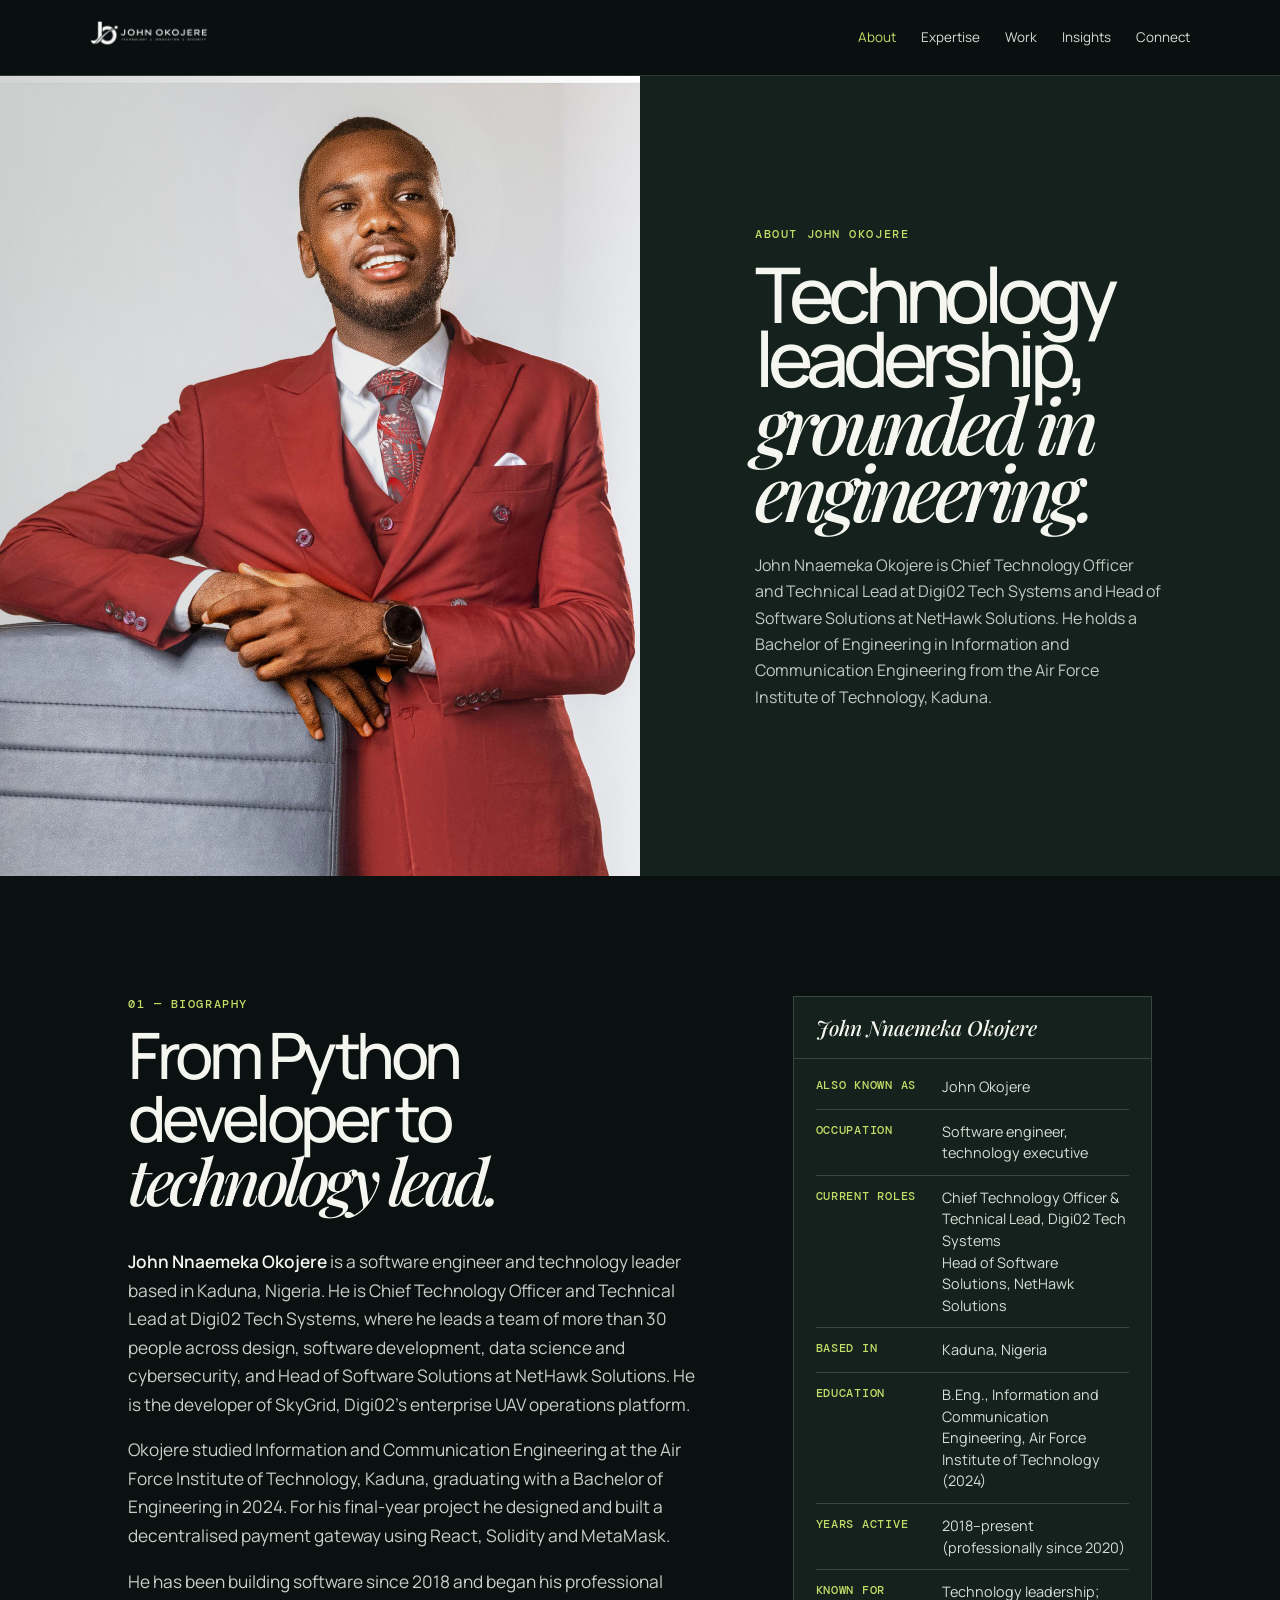
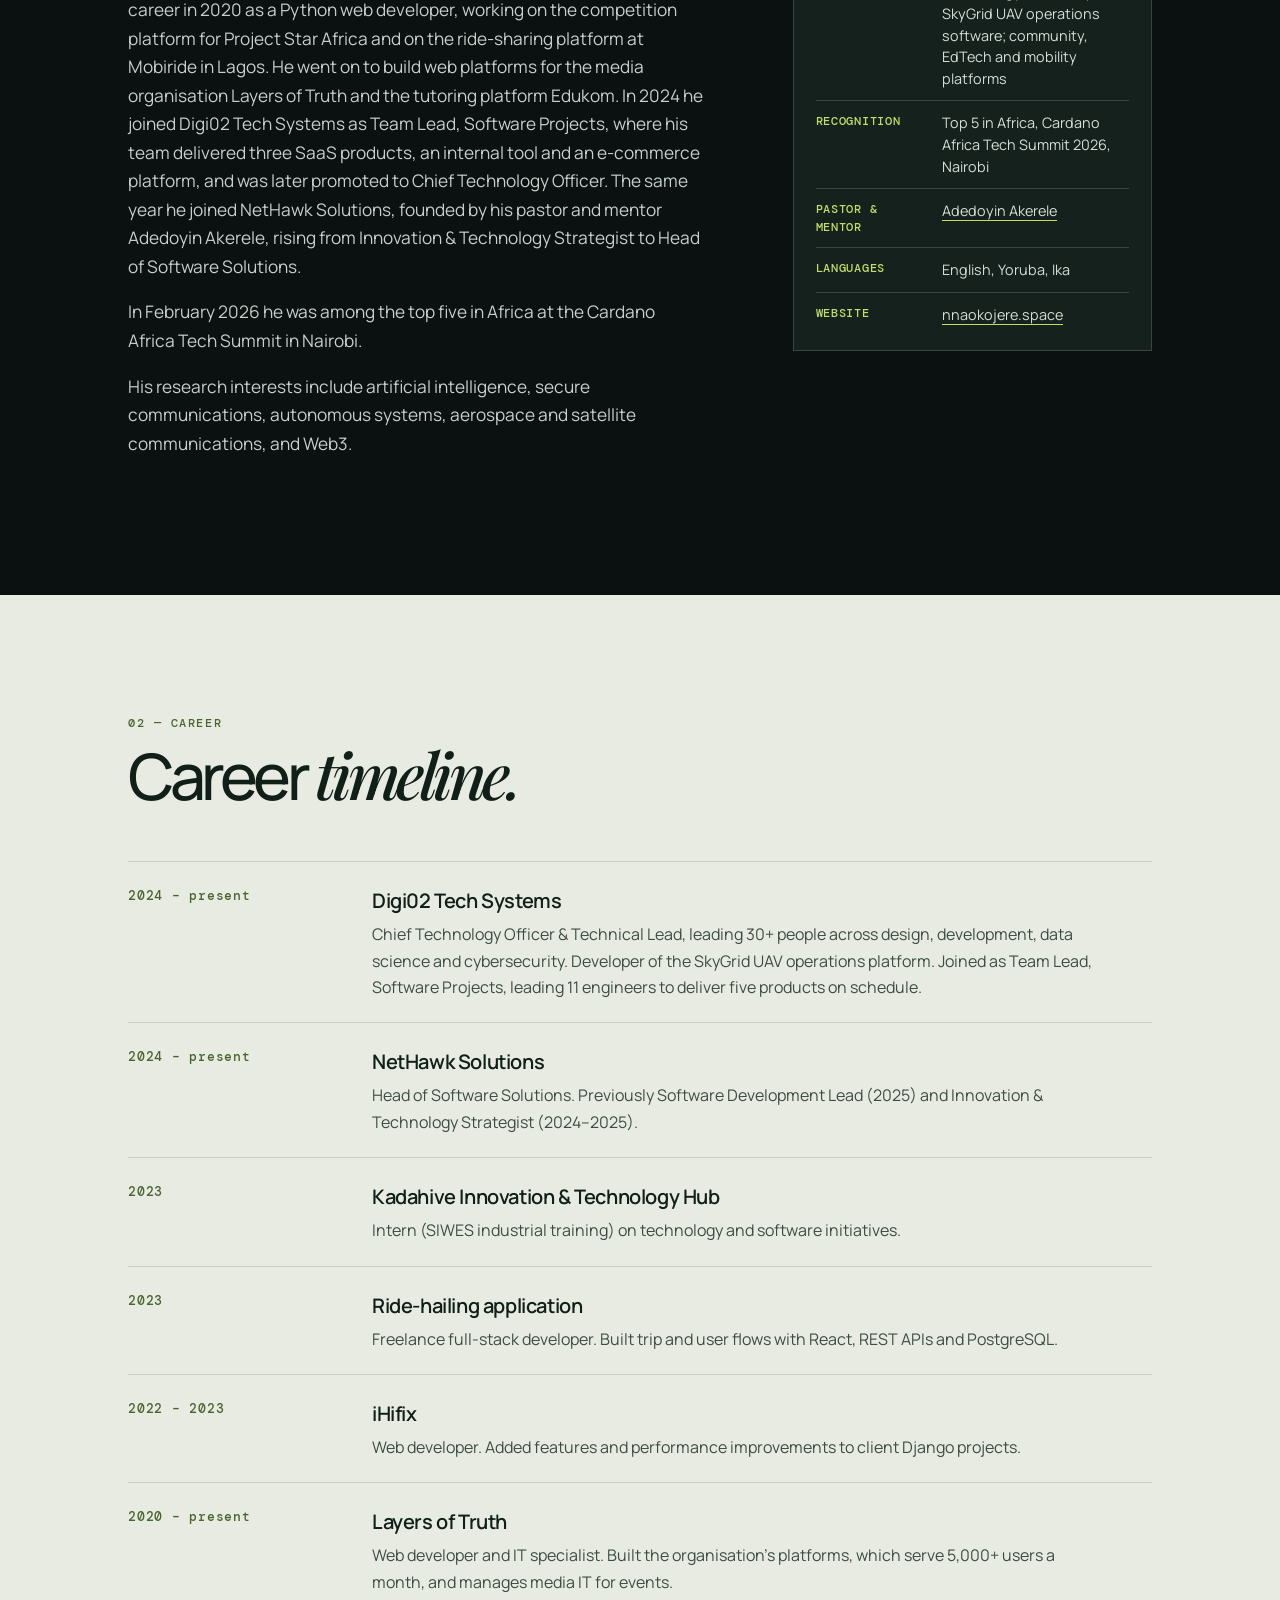
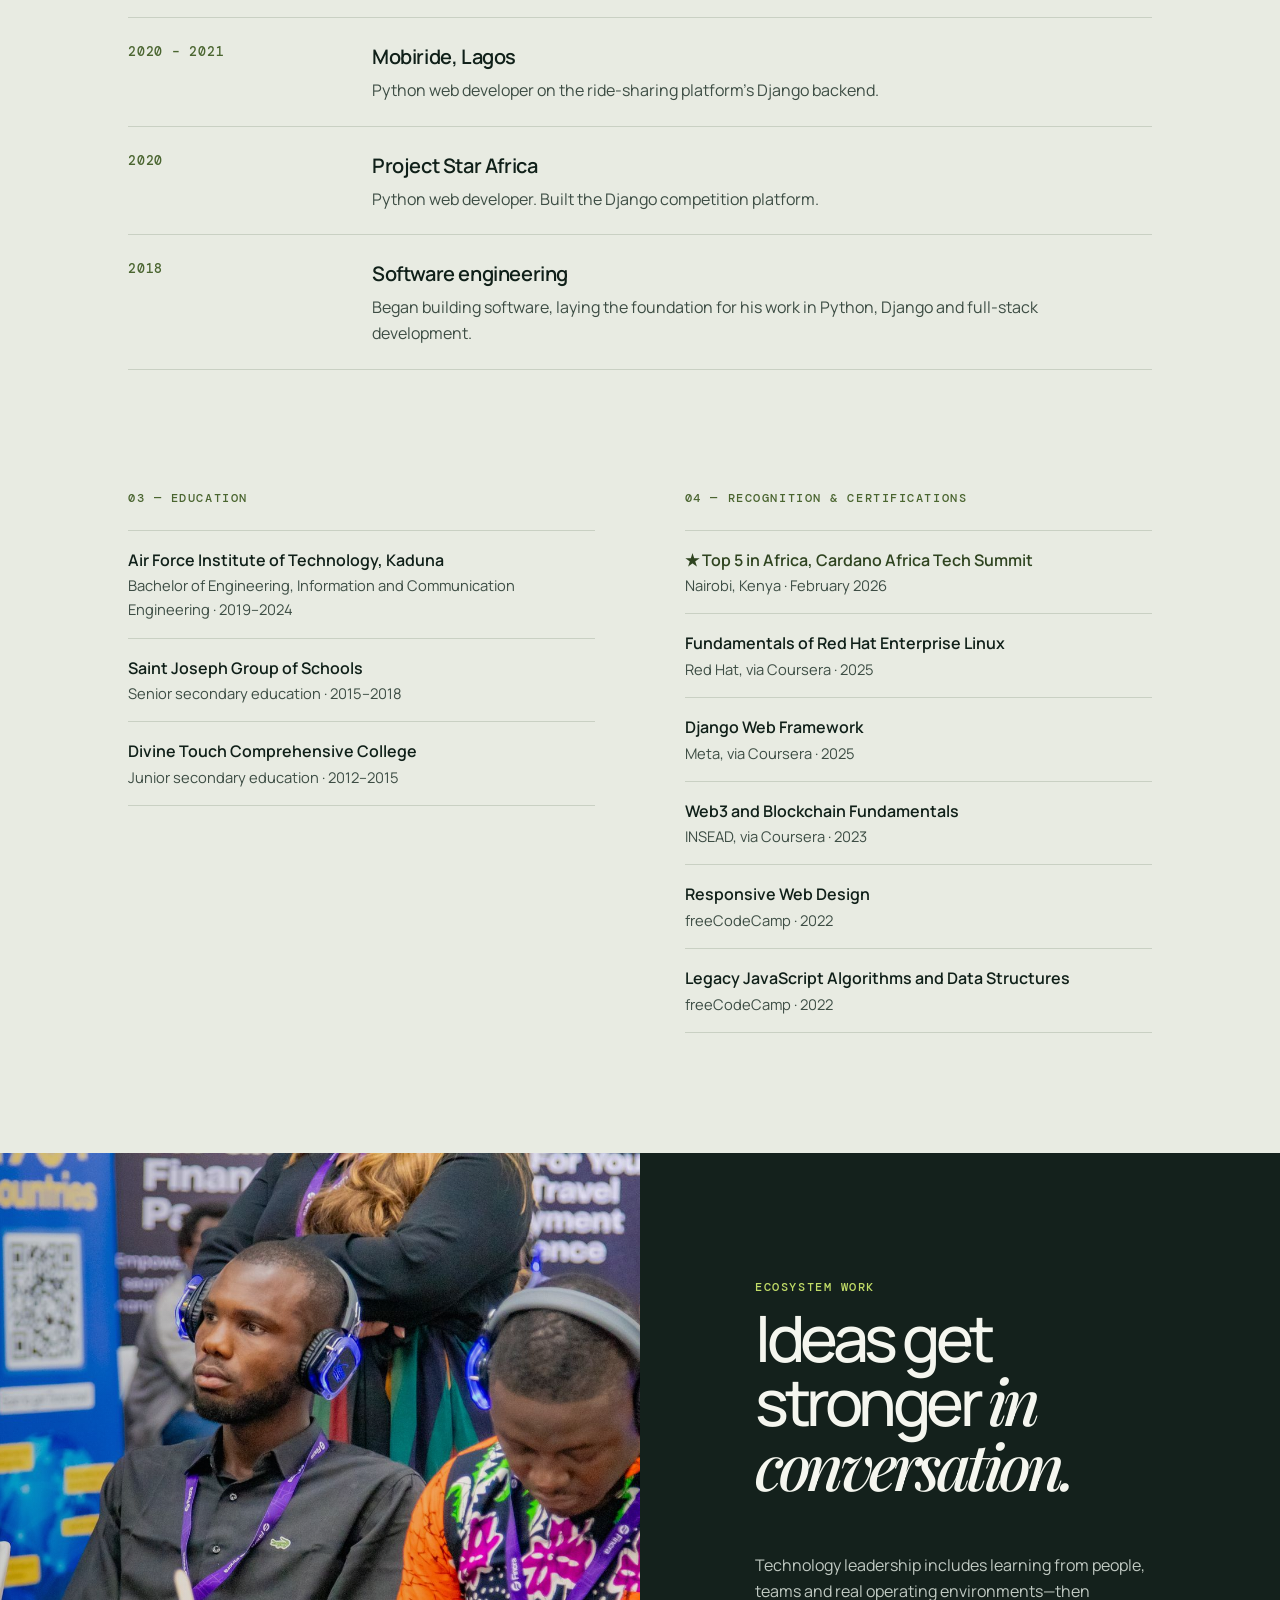
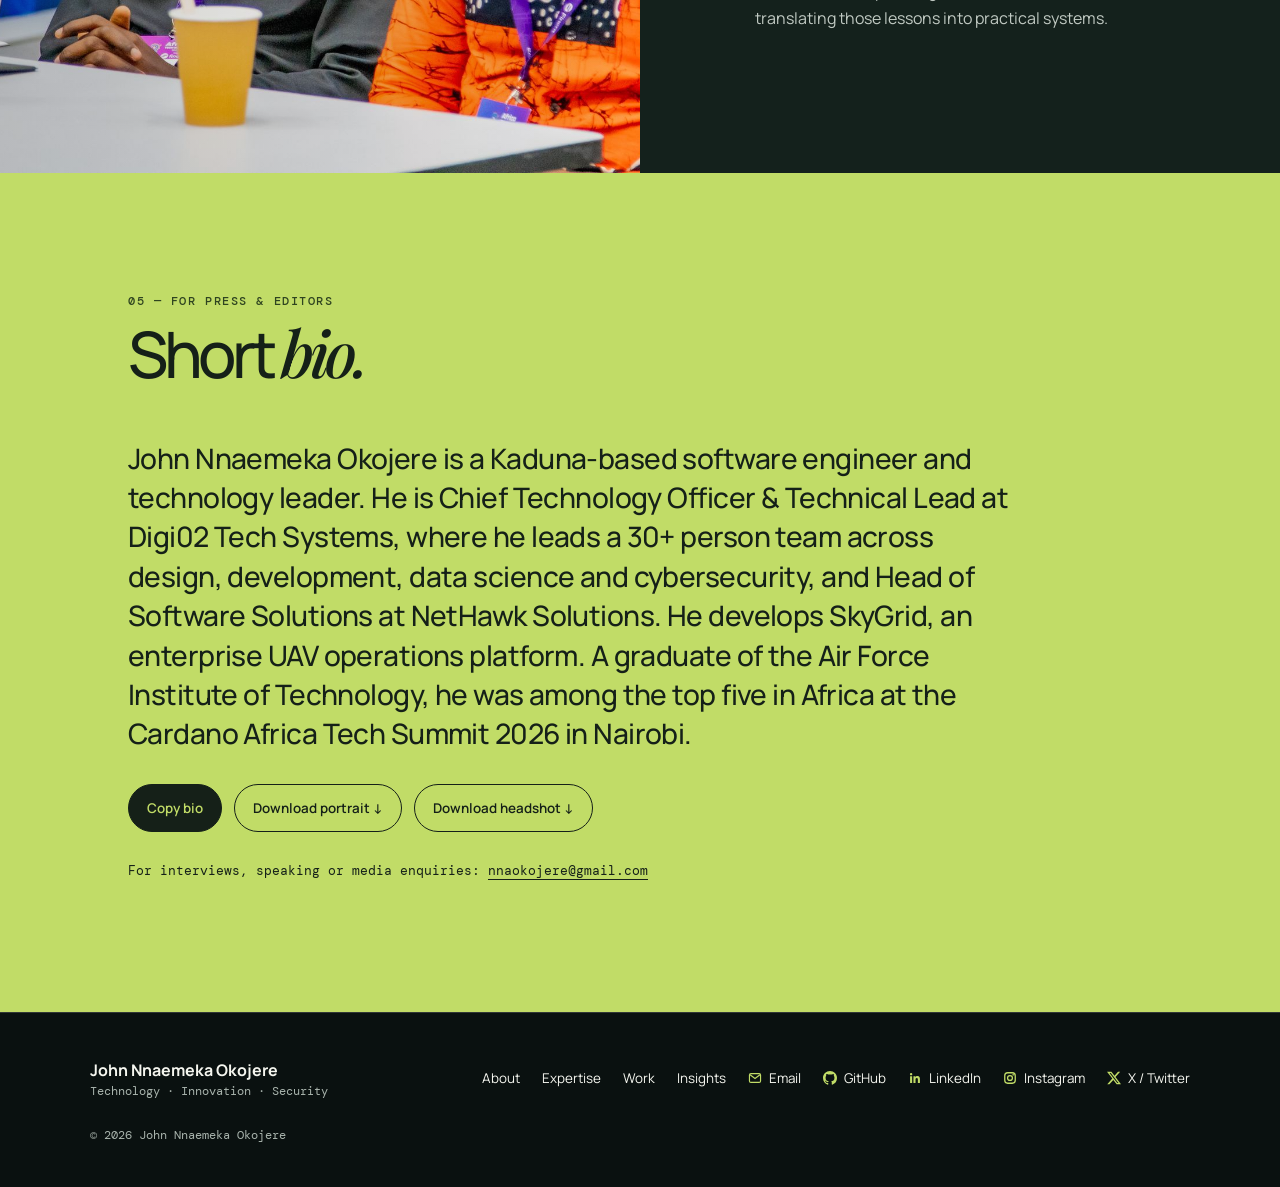
==== commit 83bd7615: "Refactor about, index, and work pages to enhance clarity and context in descriptions" ====
--- a/about.html
+++ b/about.html
@@ -15,7 +15,7 @@
 <h2>From Python developer to <em>technology lead.</em></h2>
 <p><strong>John Nnaemeka Okojere</strong> is a software engineer and technology leader based in Kaduna, Nigeria. He is Chief Technology Officer and Technical Lead at Digi02 Tech Systems, where he leads a team of more than 30 people across design, software development, data science and cybersecurity, and Head of Software Solutions at NetHawk Solutions. He is the developer of SkyGrid, Digi02’s enterprise UAV operations platform.</p>
 <p>Okojere studied Information and Communication Engineering at the Air Force Institute of Technology, Kaduna, graduating with a Bachelor of Engineering in 2024. For his final-year project he designed and built a decentralised payment gateway using React, Solidity and MetaMask.</p>
-<p>He began coding in 2018 and started his professional career in 2020 as a Python web developer, working on the competition platform for Project Star Africa and on the ride-sharing platform at Mobiride in Lagos. He went on to build web platforms for the media organisation Layers of Truth and the tutoring platform Edukom. In 2024 he joined Digi02 Tech Systems as Team Lead, Software Projects, where his team delivered three SaaS products, an internal tool and an e-commerce platform, and was later promoted to Chief Technology Officer. The same year he joined NetHawk Solutions, founded by his mentor Adedoyin Akerele, rising from Innovation &amp; Technology Strategist to Head of Software Solutions.</p>
+<p>He has been building software since 2018 and began his professional career in 2020 as a Python web developer, working on the competition platform for Project Star Africa and on the ride-sharing platform at Mobiride in Lagos. He went on to build web platforms for the media organisation Layers of Truth and the tutoring platform Edukom. In 2024 he joined Digi02 Tech Systems as Team Lead, Software Projects, where his team delivered three SaaS products, an internal tool and an e-commerce platform, and was later promoted to Chief Technology Officer. The same year he joined NetHawk Solutions, founded by his pastor and mentor Adedoyin Akerele, rising from Innovation &amp; Technology Strategist to Head of Software Solutions.</p>
 <p>In February 2026 he was among the top five in Africa at the Cardano Africa Tech Summit in Nairobi.</p>
 <p>His research interests include artificial intelligence, secure communications, autonomous systems, aerospace and satellite communications, and Web3.</p>
 </div>
@@ -30,7 +30,7 @@
 <div><dt>Years active</dt><dd>2018–present (professionally since 2020)</dd></div>
 <div><dt>Known for</dt><dd>Technology leadership; SkyGrid UAV operations software; community, EdTech and mobility platforms</dd></div>
 <div><dt>Recognition</dt><dd>Top 5 in Africa, Cardano Africa Tech Summit 2026, Nairobi</dd></div>
-<div><dt>Mentor</dt><dd><a href="https://doyinakerele.com" target="_blank" rel="noopener noreferrer">Adedoyin Akerele</a></dd></div>
+<div><dt>Pastor &amp; mentor</dt><dd><a href="https://doyinakerele.com" target="_blank" rel="noopener noreferrer">Adedoyin Akerele</a></dd></div>
 <div><dt>Languages</dt><dd>English, Yoruba, Ika</dd></div>
 <div><dt>Website</dt><dd><a href="https://nnaokojere.space">nnaokojere.space</a></dd></div>
 </dl>
@@ -48,7 +48,7 @@
 <li><time>2020 – present</time><div><strong>Layers of Truth</strong><span>Web developer and IT specialist. Built the organisation’s platforms, which serve 5,000+ users a month, and manages media IT for events.</span></div></li>
 <li><time>2020 – 2021</time><div><strong>Mobiride, Lagos</strong><span>Python web developer on the ride-sharing platform’s Django backend.</span></div></li>
 <li><time>2020</time><div><strong>Project Star Africa</strong><span>Python web developer. Built the Django competition platform.</span></div></li>
-<li><time>2018</time><div><strong>Started coding</strong><span>Began programming, the foundation for his work in Python, Django and full-stack development.</span></div></li>
+<li><time>2018</time><div><strong>Software engineering</strong><span>Began building software, laying the foundation for his work in Python, Django and full-stack development.</span></div></li>
 </ol>
 </section>
 <section class="credentials" id="education">
